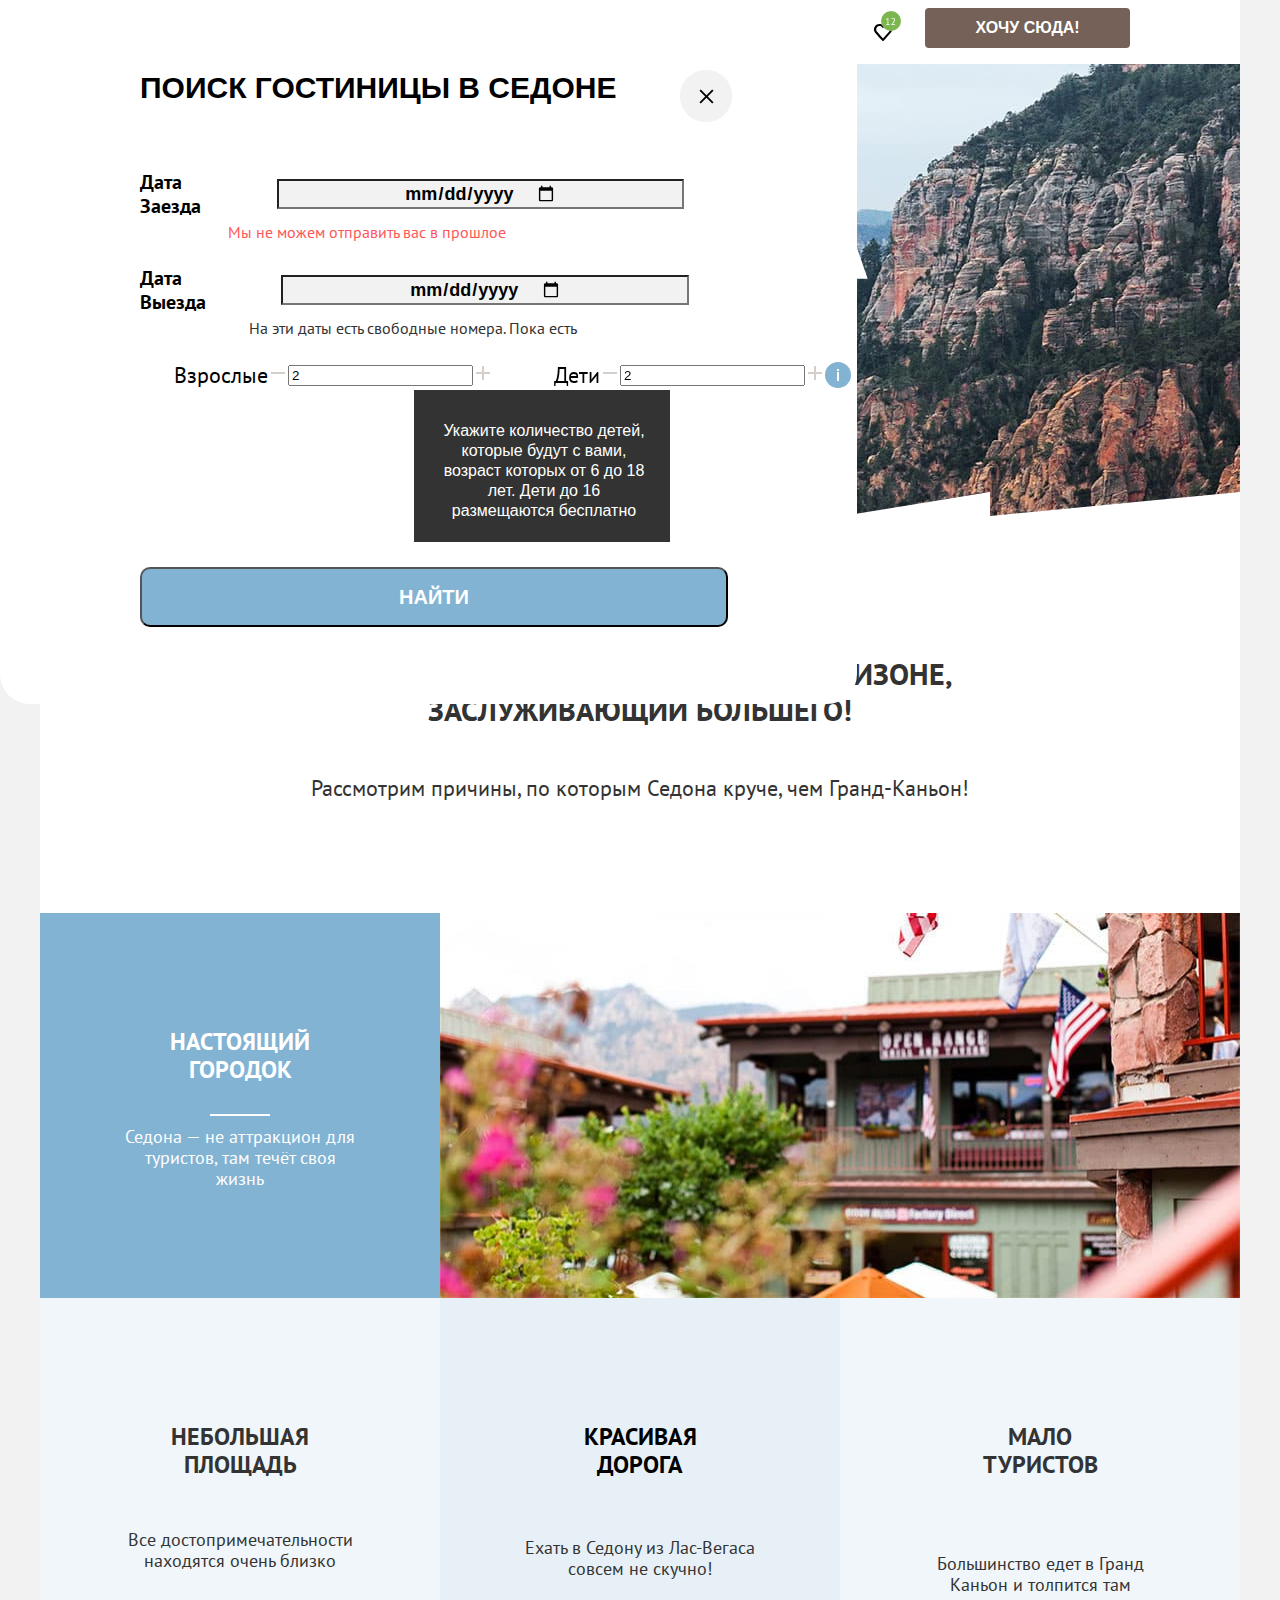
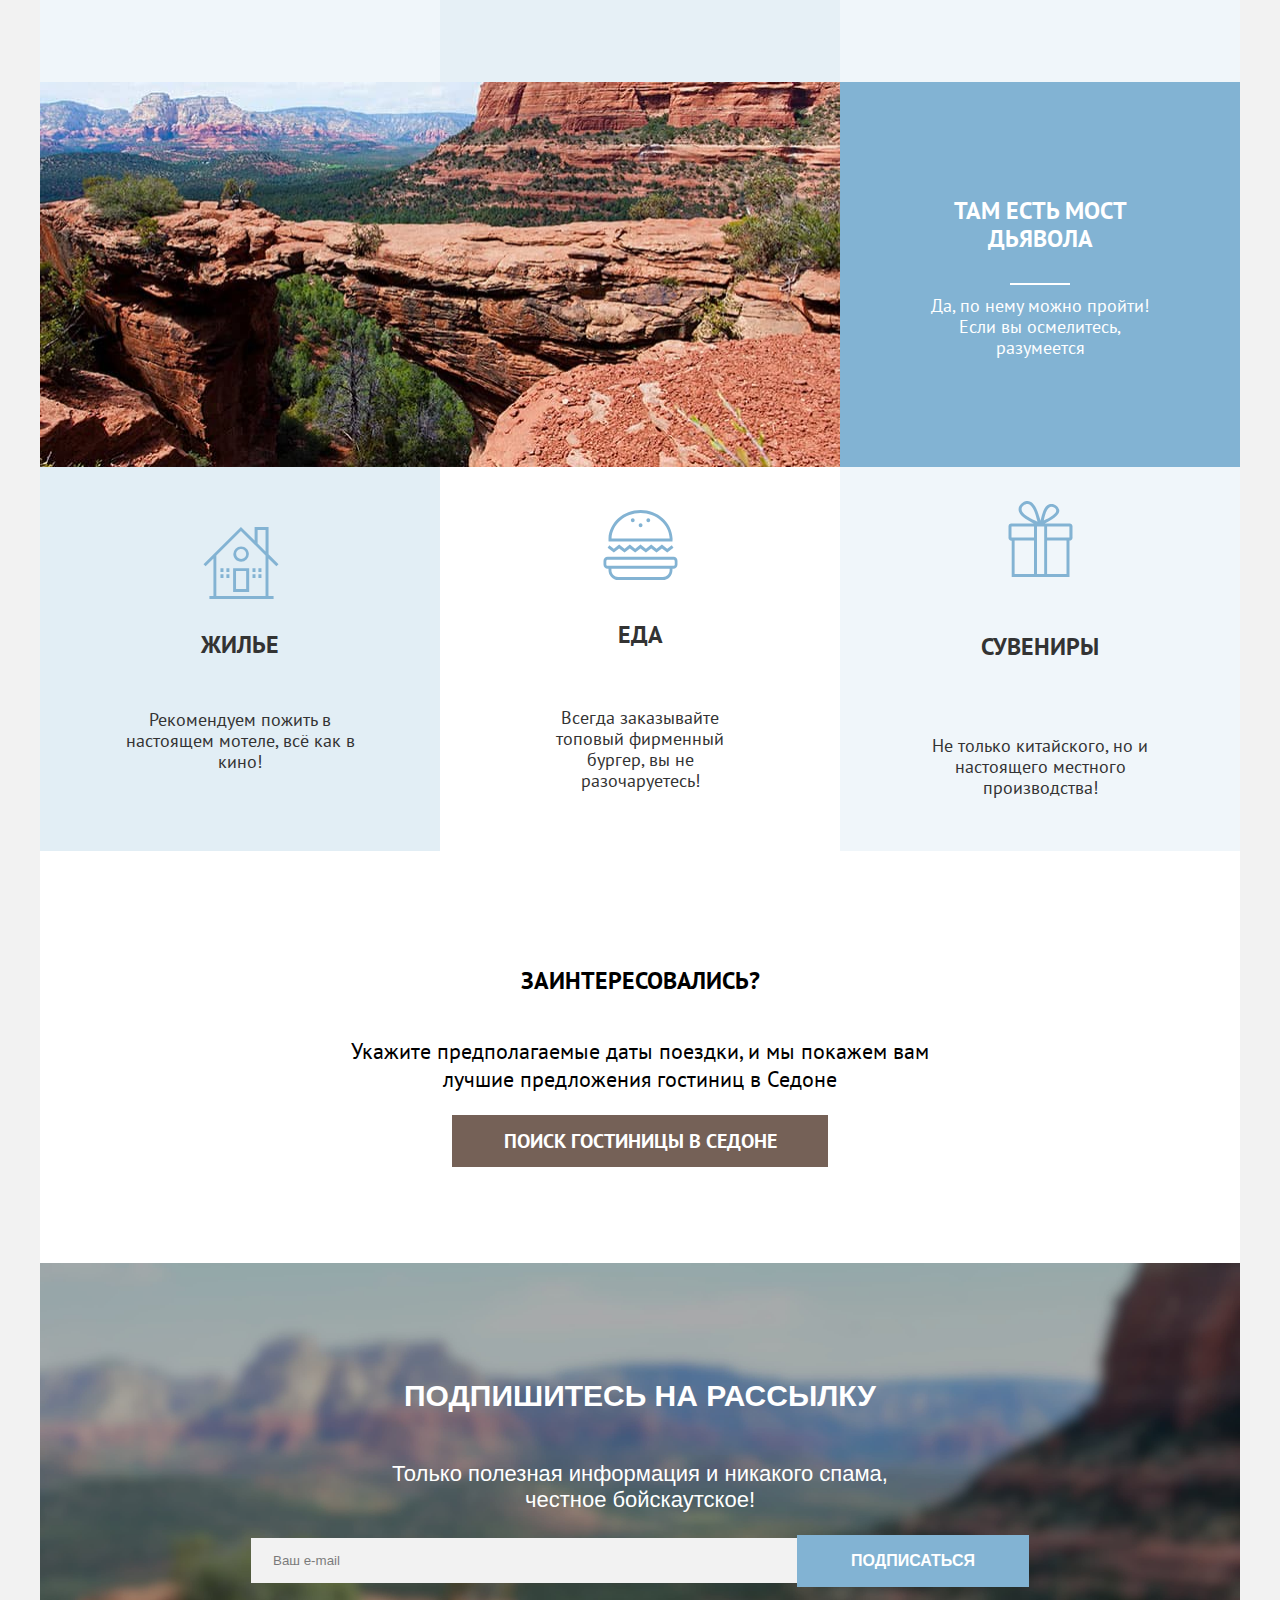
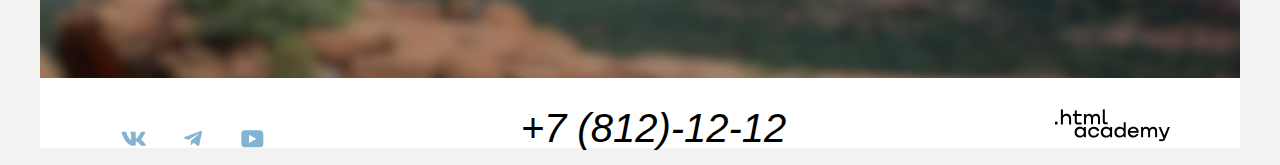
==== index.html @ 4a76fb42 "модалка" ====
<!DOCTYPE html>
<html lang="ru">

  <head>
    <meta charset="utf-8">
    <title>Гостиницы Седоны</title>
    <link rel="stylesheet" href="styles/styles.css">
  </head>

  <body class="page-light-theme">
    <div class="wrapper">
      <header class="page-header">
        <nav class="navigation">
          <div class="logo-container">
            <a class="navigation-logo" href="index.html">
              <img class="logo-header" src="img/logo.svg" alt="Логотип Седоны" width="138" height="64">
            </a>
          </div>
          <ul class="navigation-list">
            <li class="navigation-list-item">
              <a class="navigation-link navigation-link-current" href="#">Главная</a>
            </li>
            <li class="navigation-list-item">
              <a class="navigation-link" href="about.html">О Седоне</a>
            </li>
            <li class="navigation-list-item">
              <a class="navigation-link" href="catalog.html">Гостиницы</a>
            </li>
          </ul>
          <ul class="navigation-list navigation-user">
            <li class="navigation-user-list-item search">
              <a class="navigation-link" href="#">
                <svg class="navigation-icon" aria-hidden="true" focusable="false" width="20" height="20" fill="none"
                  xmlns="http://www.w3.org/2000/svg">
                  <path
                    d="m19.5 18-3.7-3.67c1-1.3 1.7-2.98 1.7-4.87a8 8 0 0 0-8-7.96c-4.4 0-8 3.68-8 8.06a8 8 0 0 0 12.9 6.26l3.7 3.68 1.4-1.5Zm-10-2.48a6 6 0 0 1-6-5.96 6 6 0 0 1 12 0 6 6 0 0 1-6 5.96Z"
                    fill="#000" />
                </svg>
                <span class="visually-hidden">
                  Поиск
                </span>
              </a>
            </li>
            <li class="navigation-user-list-item favorites">
              <a class="navigation-link" href="#">
                <svg class="navigation-icon" aria-hidden="true" focusable="false" width="44" height="64" fill="none"
                  xmlns="http://www.w3.org/2000/svg">
                  <path
                    d="M21.9 41a.9.9 0 0 1-.8-.4c-5.4-6.1-6.7-7.5-7-7.9a5.4 5.4 0 0 1 4.4-8.7c1.3 0 2.5.5 3.5 1.3a5.46 5.46 0 0 1 9 4.1c0 1.3-.5 2.5-1.3 3.4l-7 7.9c-.2.2-.4.3-.8.3Zm-6-9.5c.3.4 3.5 4 6.1 6.9l6.2-7c.5-.5.7-1.2.7-2 0-1.8-1.5-3.3-3.3-3.3-1 0-2 .5-2.7 1.3-.3.3-.6.4-.9.4-.3 0-.6-.2-.8-.4-.7-.8-1.7-1.3-2.7-1.3-1.8 0-3.3 1.5-3.3 3.3-.1.9.3 1.6.7 2.1-.1 0-.1 0 0 0Z"
                    fill="#000" />
                  <rect x="20" y="11" width="20" height="20" rx="10" fill="#7DB54F" />
                  <path
                    d="M25.13 24.26h1.4v-4.84l.1-.59-.4.47-1.1.79-.38-.51 2.2-1.7h.36v6.38h1.37V25h-3.55v-.74Zm8.83-4.67c0 .35-.07.72-.2 1.09a10.88 10.88 0 0 1-1.21 2.21c-.26.35-.52.69-.78 1.01l-.49.43v.04l.64-.11h2.18V25h-3.98v-.29a33.15 33.15 0 0 0 1.17-1.32 15.09 15.09 0 0 0 1.25-1.83c.18-.32.32-.64.43-.95.1-.31.16-.61.16-.89 0-.33-.1-.6-.28-.81-.19-.22-.47-.33-.85-.33-.25 0-.5.05-.74.16-.24.1-.45.22-.62.35l-.33-.57c.23-.2.51-.36.83-.47.32-.11.66-.17 1.03-.17.29 0 .54.04.76.13a1.5 1.5 0 0 1 .91.9c.08.2.12.43.12.68Z"
                    fill="#fff" />
                </svg>
                <span class="visually-hidden">
                  Избранное
                </span>
              </a>
            </li>
            <li class="navigation-user-list-item order">
              <a class="navigation-link button order-button" href="#">Хочу сюда&excl;</a>
            </li>
          </ul>
        </nav>
      </header>

      <main class="main-container main-index">
        <div class="page-container">
          <h1 class="visually-hidden">Гостиницы Седоны</h1>
          <div class="main-logo-container">
            <img class="main-logo" src="img/sedona-main-logo.png" alt="Главная" width="458" height="352">
          </div>
          <div class="description-container">
            <h2 class="description-title">Седона &mdash; небольшой городок в Аризоне,<br>заслуживающий большего!</h2>
            <p class="description-paragraph">Рассмотрим причины, по которым Седона круче, чем Гранд-Каньон!</p>
          </div>
          <section class="advantages">
            <h2 class="visually-hidden">Преимущества</h2>
            <ul class="advantages-list">
              <li class="advantages-item list-item real-town">
                <div class="advantages-item-container real-town-container">
                  <h3 class="advantages-item-title real-town-title">Настоящий городок</h3>
                  <p class="advantages-item-paragraph real-town-paragraph">Седона — не аттракцион для туристов, там
                    течёт своя жизнь</p>
                </div>
                <img class="advantages-item-image real-town-image" src="img/town.jpg" alt="Седона" width="800"
                  height="384">
              </li>
              <li class="advantages-item list-item small-area">
                <div class="advantages-item-container small-area-container">
                  <h4 class="advantages-item-title small-area-title">Небольшая площадь</h4>
                  <p class="advantages-item-paragraph small-area-paragraph">Все достопримечательности находятся очень
                    близко</p>
                </div>
              </li>
              <li class="advantages-item list-item beautiful-road">
                <div class="advantages-item-container beautiful-road-container">
                  <h5 class="advantages-item-title beautiful-road-title">Красивая<br>дорога</h5>
                  <p class="advantages-item-paragraph beautiful-road-paragraph">Ехать в Седону из Лас-Вегаса совсем не
                    скучно!</p>
                </div>
              </li>
              <li class="advantages-item list-item few-tourists">
                <div class="advantages-item-container few-tourists-container">
                  <h6 class="advantages-item-title few-tourists-title">Мало<br>туристов</h6>
                  <p class="advantages-item-paragraph few-tourists-paragraph">Большинство едет в Гранд Каньон и толпится
                    там</p>
                </div>
              </li>
              <li class="advantages-item list-item diable-bridge">
                <div class="advantages-item-container diable-bridge-container">
                  <h3 class="advantages-item-title diable-bridge-title">Там есть мост дьявола</h3>
                  <p class="advantages-item-paragraph diable-bridge-paragraph">Да, по нему можно пройти! Если вы
                    осмелитесь, разумеется</p>
                </div>
                <img class="advantages-item-image diable-bridge-image" src="img/diable-bridge.jpg"
                  alt="Фото моста дьявола" width="800" height="384">
              </li>
              <li class="advantages-item list-item residence">
                <div class="advantages-item-container residence-container">
                  <svg width="77" height="72" fill="none" xmlns="http://www.w3.org/2000/svg">
                    <path d="M31.12 65h16.06V41.2H31.12V65Zm2.91-20.9h10.14v18H34.03v-18Z" fill="#83B3D3" />
                    <path
                      d="m74.4 39.3 2.1-2.1-9.94-9.9V0H52.6v13.6L38.95 0 1.5 37.2l2.1 2.1 7.84-7.8v37.6H7.42V72h64.16v-2.9h-5.12V31.5l7.93 7.8ZM63.54 69.1h-49.2V28.5l24.6-24.4 24.6 24.4v40.6Zm0-44.7-7.93-7.9V2.9h7.93v21.5Z"
                      fill="#83B3D3" />
                    <path
                      d="M31.32 27.1c0 4.3 3.51 7.7 7.73 7.7a7.8 7.8 0 0 0 7.83-7.7c0-4.3-3.51-7.7-7.83-7.7a7.72 7.72 0 0 0-7.73 7.7Zm7.83-5a5 5 0 0 1 5.02 4.9c0 2.7-2.2 4.9-5.02 4.9a5 5 0 0 1-5.02-4.9c0-2.7 2.2-4.9 5.02-4.9ZM21.48 41.2h-3.01v3.9h3.01v-3.9ZM27.4 41.2h-3v3.9h3v-3.9ZM21.48 47.2h-3.01v3.9h3.01v-3.9ZM27.4 47.2h-3v3.9h3v-3.9ZM53.5 41.2h-3v3.9h3v-3.9ZM59.43 41.2h-3.01v3.9h3.01v-3.9ZM53.5 47.2h-3v3.9h3v-3.9ZM59.43 47.2h-3.01v3.9h3.01v-3.9Z"
                      fill="#83B3D3" />
                  </svg>
                  <h4 class="advantages-item-title residence-title">Жилье</h4>
                  <p class="advantages-item-paragraph residence-paragraph">Рекомендуем пожить в настоящем мотеле, всё
                    как в кино!</p>
                </div>
              </li>
              <li class="advantages-item list-item food">
                <div class="advantages-item-container food-container">
                  <svg width="76" height="72" fill="none" xmlns="http://www.w3.org/2000/svg">
                    <path
                      d="M71.58 47.7H5.6c-2.3 0-4.11 1.9-4.11 4.3v3.5c0 2.4 1.9 4.3 4.11 4.3h.9v1.1c0 5.5 4.31 10.1 9.63 10.1h44.7c5.32 0 9.63-4.5 9.63-10.1v-1.1h.9c2.31 0 4.12-1.9 4.12-4.3V52a4 4 0 0 0-3.91-4.3Zm-3.91 13.2c0 3.9-3.01 7-6.72 7H16.14c-3.71 0-6.72-3.2-6.72-7v-1.1h58.25v1.1Zm5.1-5.4c0 .7-.6 1.3-1.2 1.3H5.52c-.7 0-1.2-.6-1.2-1.3V52c0-.7.6-1.3 1.2-1.3h65.97c.7 0 1.2.6 1.2 1.3.1 0 .1 3.5.1 3.5ZM17.14 39.4l5.41 4.1 5.32-4.1 5.3 4.1 5.32-4.1 5.42 4.1 5.31-4.1 5.31 4.1 5.42-4.1 5.31 4.1 6.22-4.7-1.7-2.5-4.52 3.4-5.31-4.1-5.42 4.1-5.31-4.1-5.31 4.1-5.42-4.1-5.31 4.1-5.31-4.1-5.32 4.1-5.41-4.1-5.31 4.1-4.52-3.4-1.7 2.5 6.22 4.7 5.3-4.1ZM9.52 32.5h60.95c0-.6.1-1.2.1-1.9v-1.2C69.87 13.7 55.84 1 38.6 1 21.25 1 7.21 13.7 6.51 29.5v1.2c0 .6 0 1.2.1 1.8h2.91ZM38.59 4c15.64 0 28.47 11.3 29.08 25.5H9.52C10.12 15.4 22.95 4 38.59 4Z"
                      fill="#83B3D3" />
                    <path
                      d="M38.6 18.3c1.05 0 1.9-.9 1.9-2s-.85-2-1.9-2c-1.06 0-1.91.9-1.91 2s.85 2 1.9 2ZM30.77 13.2c1.06 0 1.9-.9 1.9-2s-.84-2-1.9-2c-1.05 0-1.9.9-1.9 2s.85 2 1.9 2ZM46.31 13.2c1.05 0 1.9-.9 1.9-2s-.85-2-1.9-2c-1.05 0-1.9.9-1.9 2s.85 2 1.9 2Z"
                      fill="#83B3D3" />
                  </svg>
                  <h5 class="advantages-item-title food-title">Еда</h5>
                  <p class="advantages-item-paragraph food-paragraph">Всегда заказывайте топовый фирменный бургер, вы не
                    разочаруетесь!</p>
                </div>
              </li>
              <li class="advantages-item list-item gifts">
                <div class="advantages-item-container gifts-container">
                  <svg width="76" height="76" fill="none" xmlns="http://www.w3.org/2000/svg">
                    <path
                      d="M67.6 22.46H42.8c13.8-6.9 14.9-11.3 14.4-13.7-1.2-4.01-5.7-7.01-10-5.41-5.6 2.1-7.1 10.4-8.6 16.41-2-6.1-3.8-13.8-8.2-17.71-1.3-1.1-3.1-2.3-5.8-2-4 .4-9.8 5.4-7.5 11 2.3 5.4 9.7 8.81 14.6 11.51H9.4a2.9 2.9 0 0 0-2.9 2.9v11.31c0 1.6 1.3 2.9 2.9 2.9h.3V76h57.8V39.57h.1c1.6 0 2.9-1.3 2.9-2.9v-11.3c0-1.6-1.3-2.9-2.9-2.9ZM48.9 5.86c2.1-.3 5 1.3 5.3 3.2.4 2.8-3.4 5.3-5.1 6.4-2.5 1.7-4.9 2.6-7.3 4.1.9-3.7 2.5-13 7.1-13.7Zm-22.9 10c-2.2-1.5-6.5-4.4-6.4-7.8.1-3.61 5.7-6.61 8.8-3.91 3.9 3.4 5.7 11.1 7.1 16.61-3.2-1.5-6.3-2.8-9.5-4.9ZM32 73H12.6V39.57H32V73Zm0-36.53H9.5v-11H32v11Zm10.2 0V73H35V25.57h7.2v10.9ZM64.5 73H45.1V39.57h19.4V73Zm2.9-36.53H45.1v-11h22.3v11Z"
                      fill="#83B3D3" />
                  </svg>
                  <h6 class="advantages-item-title gifts-title">Сувениры</h6>
                  <p class="advantages-item-paragraph gifts-paragraph">Не только китайского, но и настоящего местного
                    производства!</p>
                </div>
              </li>
            </ul>
          </section>
          <section class="hotel-searching">
            <div class="hotel-searching-container">
              <h2 class="hotel-searching-title">Заинтересовались?</h2>
              <p class="hotel-searching-paragraph">Укажите предполагаемые даты поездки, и мы покажем вам лучшие
                предложения гостиниц в Седоне</p>
              <a class="button searching-button" href="#">Поиск гостиницы в Седоне</a>
            </div>
          </section>
          <section class="newsletter-subscribe">
            <h2 class="newsletter-subscribe-title">Подпишитесь на рассылку</h2>
            <p class="newsletter-subscribe-paragraph">Только полезная информация и никакого спама,<br>честное
              бойскаутское!
            </p>
            <form class="newsletter-subscribe-form" action="https://htmlacademy.ru" method="post">
              <p class="newsletter-subscribe-form-email">
                <label for="email"></label>
                <input class="email-field" type="text" placeholder="kurdrine93@mail.ru" id="email" name="email"
                  value="Ваш e-mail">
              </p>
              <button class="button button-submit" type="submit">Подписаться</button>
            </form>
          </section>
        </div>
      </main>

      <footer class="page-footer">
        <ul class="footer-social-list">
          <li class="footer-social-list-item vk">
            <a class="footer-social-link footer-social-vk" href=" https://vk.com/htmlacademy">
              <svg width="48" height="41" fill="none" xmlns="http://www.w3.org/2000/svg">
                <path fill-rule="evenodd" clip-rule="evenodd"
                  d="M35.12 14.8c.16-.54 0-.94-.8-.94H31.7c-.67 0-.98.34-1.15.73 0 0-1.33 3.2-3.22 5.27-.61.6-.9.8-1.23.8-.16 0-.41-.2-.41-.75v-5.1c0-.66-.19-.95-.74-.95h-4.13c-.42 0-.67.3-.67.59 0 .62.95.76 1.04 2.51v3.8c0 .83-.15.98-.48.98-.9 0-3.06-3.2-4.34-6.88-.25-.72-.5-1-1.18-1h-2.62c-.75 0-.9.34-.9.73 0 .68.89 4.07 4.14 8.55 2.17 3.06 5.23 4.72 8 4.72 1.68 0 1.88-.37 1.88-1v-2.32c0-.74.16-.88.7-.88.38 0 1.05.19 2.6 1.66 1.79 1.75 2.08 2.54 3.08 2.54h2.63c.75 0 1.12-.37.9-1.1-.23-.72-1.08-1.77-2.2-3.02-.62-.71-1.54-1.48-1.82-1.86-.39-.5-.28-.71 0-1.15 0 0 3.2-4.42 3.54-5.93Z"
                  fill="#83B3D3" />
              </svg>
              <span class="visually-hidden">Вконтакте</span>
            </a>
          </li>
          <li class="footer-social-list-item telegram">
            <a class="footer-social-link footer-social-telegram" href="https://t.me/htmlacademy">
              <svg width="48" height="41" fill="none" xmlns="http://www.w3.org/2000/svg">
                <path
                  d="M31.79 12.96 15.84 19.1c-1.09.44-1.08 1.05-.2 1.32l4.1 1.28 9.47-5.98c.44-.27.85-.13.52.17l-7.68 6.93-.28 4.22c.41 0 .6-.2.83-.41l1.99-1.94 4.13 3.06c.77.42 1.31.2 1.5-.7l2.72-12.8c.28-1.12-.43-1.62-1.15-1.3Z"
                  fill="#83B3D3" />
              </svg>
              <span class="visually-hidden">Телеграм</span>
            </a>
          </li>
          <li class="footer-social-list-item youtube">
            <a class="footer-social-link footer-social-youtube" href="https://www.youtube.com/user/htmlacademyru">
              <svg width="48" height="41" fill="none" xmlns="http://www.w3.org/2000/svg">
                <path
                  d="M31.94 12.36H16.51c-1.86 0-3.18 1.59-3.18 3.4v10.09c0 1.91 1.32 3.5 3.18 3.5h15.65c1.64 0 3.17-1.59 3.17-3.4v-10.2c-.22-1.8-1.53-3.4-3.39-3.4ZM20.99 24.89v-8.07l7.34 4.04-7.34 4.03Z"
                  fill="#83B3D3" />
              </svg>
              <span class="visually-hidden">YouTube</span>
            </a>
          </li>
        </ul>
        <address class="footer-contacts-address">
          <a class="footer-contacts-phone" href="tel:+78128121212">+7 (812)-12-12</a>
        </address>
        <a class="htmlacademy-link" href="https://htmlacademy.ru/">
          <img class="logo-footer" src="img/logo_htmlacademy.svg" alt="Логотип htmlacademy" width="115" height="33">
        </a>
      </footer>
    </div>
    <div class="modal-container">
      <div class="modal modal-visit">
        <div class="modal-title-container">
          <h2 class="modal-title">Поиск гостиницы в Седоне</h2>
          <button class="modal-close-button">
            <span class="visually-hidden">Закрыть</span>
            <svg width="52" height="52" fill="none" xmlns="http://www.w3.org/2000/svg"><circle cx="26" cy="26" r="26" fill="#F2F2F2"/><path d="m33.49 20.78-1.3-1.29-5.7 5.7-5.7-5.7-1.3 1.3 5.7 5.7-5.7 5.7 1.3 1.3 5.7-5.7 5.7 5.7 1.3-1.3-5.7-5.7 5.7-5.7Z" fill="#000"/></svg>
          </button>
        </div>
        <section class="modal-content">
          <form class="visit-form" action="https://echo.htmlacademy.ru/" method="post">
            <div class="field-group visit-options">
              <label class="coming-date field-label" for="date">Дата заезда</label>
              <input class="coming-date field-input" type="date" id="date" name="date" placeholder="27 апреля 2020">
            </div>
            <span class="form-error">Мы не можем отправить вас в прошлое</span>
            <div class="field-group outcoming-options">
              <label class="outcoming-date field-label" for="date">Дата выезда</label>
              <input class="outcoming-date field-input" type="date" id="date" name="date" placeholder="1 сентября 2023">
            </div>
            <span class="date-description">На эти даты есть свободные номера. Пока есть</span>
            <div class="user-options">
              <div class="field-group user-options adults-options">
                <label for="visiters-field-label adults">Взрослые</label>
                <span class="button-less">
                  <svg width="20" height="20" fill="none" xmlns="http://www.w3.org/2000/svg"><path d="M3 9v2h14V9H3Z" fill="#756157" fill-opacity=".3"/></svg>
                </span>
                <input class="visiters-number-input" type="number" id="number" name="number" value="2">
                <span class="button-more">
                  <svg width="20" height="20" fill="none" xmlns="http://www.w3.org/2000/svg"><path d="M17 9h-6V3H9v6H3v2h6v6h2v-6h6V9Z" fill="#756157" fill-opacity=".3"/></svg>
                </span>
              </div>
              <div class="field-group user-options children-options">
                <label for="visiters-field-label children">Дети</label>
                <span class="button-less">
                  <svg width="20" height="20" fill="none" xmlns="http://www.w3.org/2000/svg"><path d="M3 9v2h14V9H3Z" fill="#756157" fill-opacity=".3"/></svg>
                </span>
                <input class="visiters-number-input" type="number" id="number" name="number" value="2">
                <span class="button-more">
                  <svg width="20" height="20" fill="none" xmlns="http://www.w3.org/2000/svg"><path d="M17 9h-6V3H9v6H3v2h6v6h2v-6h6V9Z" fill="#756157" fill-opacity=".3"/></svg>
                </span>
                <svg width="26" height="26" fill="none" xmlns="http://www.w3.org/2000/svg">
                  <circle cx="13" cy="13" r="13" fill="#83B3D3" />
                  <path fill-rule="evenodd" clip-rule="evenodd" d="M12 7h2v2h-2V7Zm2 12h-2v-9h2v9Z" fill="#fff" />
                </svg>
                <span class="visually-hidden">Внимание</span>
              </div>
            </div>
            <div class="tooltip-container">
              <p class="tooltip-paragraph">Укажите количество детей, которые будут с вами, возраст которых от 6 до 18 лет. Дети до 16 размещаются бесплатно</p>
            </div>
            <button class="button find-button" type="button">Найти</button>
          </form>
        </section>
      </div>
    </div>
  </body>

</html>
---- styles/styles.css ----
@font-face {
  font-family: "PT Sans";
  font-style: normal;
  font-weight: 400;
  src: url("../fonts/ptsans-400.woff2") format("woff2");
  font-display: swap;
}

@font-face {
  font-family: "PT Sans";
  font-style: normal;
  font-weight: 700;
  src: url("../fonts/ptsans-700.woff2") format("woff2");
  font-display: swap;
}

body {
  margin: 0;
  display: flex;
  flex-direction: column;
  min-height: 100%;
  font-family: "PT Sans", sans-serif;
  font-size: 22px;
  line-height: 26px;
  color: #000000;
  background-color: #f2f2f2;
}

html {
  height: 100%;
}

.wrapper {
  max-width: 1200px;
  margin: 0 auto;
}

.button {
  box-sizing: border-box;
  text-transform: uppercase;
}

.order {
  display: flex;
  flex-direction: row;
  justify-content: center;
  align-items: center;
  padding: 8px 50px 8px 50px;
  margin-left: 20px;
  margin-right: 0;
  margin-bottom: 14px;
  margin-top: 0;
  font-family: "PT Sans", sans-serif;
  font-weight: bold;
  font-size: 16px;
  line-height: 20px;
  text-align: center;
  text-decoration: none;
  text-transform: uppercase;
  color: #ffffff;
  background-color: #756157;
  border-radius: 4px;
}

.order:hover {
  background-color: #615048;
}

.order:focus {
  background-color: #615048;
}

.order:active {
  color: rgba(255, 255, 255, 0.3);
  background-color: #756157;
}

.order:disabled {
  color: #ffffff;
  background-color: #e5e5e5;
}

.page-header {
  width: 1200px;
  height: 64px;
  flex-direction: row;
  color: #000000;
  background: #ffffff;
}

.navigation {
  display: flex;
  flex-direction: row;
  max-width: 1090px;
  margin-left: 70px;
  align-items: flex-start;
  position: absolute;
  justify-content: space-between;
}

.navigation-list {
  font-family: "PT Sans", sans-serif;
  font-weight: bold;
  font-size: 20px;
  line-height: 24px;
  display: flex;
  flex-wrap: wrap;
  flex-direction: row;
  list-style: none;
  margin: 0;
  margin-right: 35px;
  padding: 0;
  padding-bottom: 20px;
  padding-top: 20px;
  max-width: 1200px;
  align-items: flex-start;
  justify-content: center;
}

.navigation-list-item {
  padding-bottom: 20px;
  padding-left: 16px;
  padding-right: 16px;
}

.navigation-list-item .navigation-link-current {
  margin-left: 30px;
  text-decoration: underline;
  justify-content: center;
  align-items: center;
  align-self: center;
}

.logo-container {
  margin-right: 30px;
}

.logo-item {
  padding-top: 0;
}

.navigation-user {
  display: flex;
  flex-direction: row;
  align-items: center;
  min-width: 268px;
  min-height: 64px;
  margin-left: 105px;
  padding: 0;
}

.navigation-user-list-item {
  position: relative;
  display: block;
}

.search {
  margin: auto;
  right: 20px;
  padding-left: 12px;
}

.favorites {
  margin: auto;
}

.navigation-user .navigation-link {
  min-width: 44px;
  min-height: 22px;
  text-transform: uppercase;
}

.navigation-link {
  font-family: "PT-Sans", sans-serif;
  font-style: normal;
  line-height: 24px;
  font-weight: inherit;
  text-align: left;
  color: inherit;
  background: inherit;
  text-decoration: none;
  text-transform: capitalize;
}

.main-index {
  display: flex;
  flex-direction: column;
  justify-content: center;
  align-items: center;
  font-family: "PT Sans", sans-serif;
  font-style: normal;
  font-size: 22px;
  line-height: 26px;
  color: #000000;
  background-color: #ffffff;
  padding: 0;
}

.main-inner {
  display: flex;
  flex-direction: column;
  justify-content: center;
  align-items: center;
  font-family: "PT Sans", sans-serif;
  font-style: normal;
  font-size: 22px;
  line-height: 26px;
  color: #000000;
  background-color: #ffffff;
}

.inner-header {
  display: flex;
  flex-direction: column;
  align-items: flex-start;
  justify-content: flex-start;
  margin-left: 70px;
}

.page-container {
  width: 1280;
  margin: 0 auto;
}

.main-logo {
  display: block;
  margin: 0 auto;
}

.visually-hidden {
  position: absolute;
  width: 1px;
  height: 1px;
  margin: -1px;
  padding: 0;
  border: 0;
  clip: rect(0 0 0 0);
  overflow: hidden;
}

.main-logo-container {
  width: 1200px;
  height: 485px;
  text-align: center;
  margin: 0 auto;
  background-image: url("../img/divider.png"), url("../img/background.jpg");
  background-position: center bottom, center;
  background-size: auto, cover;
  background-repeat: no-repeat, no-repeat;
  margin-bottom: 82px;
}

.description-container {
  display: flex;
  flex-direction: column;
  flex-wrap: wrap;
  justify-content: center;
  align-items: center;
  font-family: "PT Sans", sans-serif;
  font-style: normal;
  font-size: 22px;
  line-height: 26px;
  text-align: center;
  color: #333333;
  background-color: #ffffff;
  margin-bottom: 90px;
}

.description-title {
  font-family: "PT Sans" sans-serif;
  font-style: normal;
  font-weight: 700;
  font-size: 30px;
  line-height: 36px;
  text-align: center;
  text-decoration: none;
  text-transform: uppercase;
}

.advantages {
  margin: 0 auto;
  display: flex;
  flex-direction: column;
  align-items: center;
  justify-content: center;
  max-width: 1200px;
}

.advantages-list {
  display: flex;
  flex-direction: row;
  margin: 0;
  padding: 0;
  font-family: "PT Sans", sans-serif;
  font-style: normal;
  font-size: 22px;
  line-height: 26px;
  list-style: none;
  text-align: center;
  color: #000000;
  background-color: #ffffff;
  align-items: center;
  justify-content: space-between;
  flex-wrap: wrap;
}

.advantages-item {
  display: flex;
}

.real-town-container {
  margin: 0 auto;
  padding-left: 85px;
  padding-right: 85px;
  display: flex;
  flex-direction: column;
  max-width: 400px;
  justify-content: center;
  align-items: center;
}

.real-town,
.diable-bridge {
  display: flex;
  flex-direction: row;
  font-family: "PT Sans", sans-serif;
  font-style: normal;
  font-size: 18px;
  line-height: 21px;
  font-weight: 400;
  text-align: center;
  text-transform: none;
  text-decoration: none;
  color: #ffffff;
  background-color: #82b3d3;
}

.diable-bridge {
  flex-direction: row-reverse;
  min-height: 384px;
}

.diable-bridge-container {
  display: flex;
  flex-direction: column;
  justify-content: center;
  align-items: center;
  padding-left: 85px;
  padding-right: 85px;
  margin: 0 auto;
  min-height: 230px;
}

.real-town-title,
.diable-bridge-title {
  width: 175px;
  height: 56px;
  font-weight: 700;
  font-size: 24px;
  line-height: 28px;
  text-transform: uppercase;
  justify-self: center;
}

.real-town-title::after,
.diable-bridge-title::after {
  content: '';
  height: 2px;
  width: 60px;
  color: #ffffff;
  background: #ffffff;
  display: flex;
  margin: 30px auto;
}

.beautiful-road-title::after .small-area-title::after,
.few-tourists-title::after {
  content: '';
  height: 2px;
  width: 60px;
  color: #000000;
  background-color: #000000;
  display: flex;
}

.real-town-image {
  display: block;
  width: 800px;
  height: 385px;
  flex: none;
  order: 1;
  flex-grow: 0;
  margin-left: 0;
}

.diable-bridge-image {
  display: block;
  width: 800px;
  height: 385px;
  flex: none;
  order: 1;
  flex-grow: 0;
  margin-left: 0;
}

.small-area {
  display: flex;
  flex-direction: column;
  flex-wrap: wrap;
  justify-content: center;
  align-items: center;
  min-height: 384px;
  min-width: 400px;
  font-family: "PT Sans", sans-serif;
  font-weight: 400;
  font-style: normal;
  font-size: 18px;
  line-height: 21px;
  list-style: none;
  text-align: center;
  text-decoration: none;
  text-transform: none;
  color: #333333;
  background-color: rgba(131, 179, 211, 0.12);
}

.small-area-container {
  display: flex;
  flex-direction: column;
  justify-content: center;
  align-items: center;
  max-width: 230px;
  padding-left: 85px;
  padding-right: 85px;
}

.gifts {
  display: flex;
  flex-direction: column;
  flex-wrap: wrap;
  justify-content: center;
  align-items: center;
  min-height: 384px;
  min-width: 400px;
  font-family: "PT Sans", sans-serif;
  font-weight: 400;
  font-style: normal;
  font-size: 18px;
  line-height: 21px;
  list-style: none;
  text-align: center;
  text-decoration: none;
  text-transform: none;
  color: #333333;
  background-color: rgba(131, 179, 211, 0.12);
}

.gifts-container {
  display: flex;
  flex-direction: column;
  justify-content: center;
  align-items: center;
  min-height: 384px;
  max-width: 230px;
  padding-right: 85px;
  padding-left: 85px;
}

.few-tourists {
  display: flex;
  flex-direction: column;
  flex-wrap: wrap;
  justify-content: center;
  align-items: center;
  min-height: 384px;
  min-width: 400px;
  font-family: "PT Sans", sans-serif;
  font-weight: 400;
  font-style: normal;
  font-size: 18px;
  line-height: 21px;
  list-style: none;
  text-align: center;
  text-decoration: none;
  text-transform: none;
  color: #333333;
  background-color: rgba(131, 179, 211, 0.12);
}

.few-tourists-container {
  display: flex;
  flex-direction: column;
  justify-content: center;
  align-items: center;
  max-width: 230px;
  height: 160px;
  padding-left: 85px;
  padding-right: 85px;
}

.residence {
  display: flex;
  flex-direction: column;
  flex-wrap: wrap;
  justify-content: center;
  align-items: center;
  font-family: "PT Sans", sans-serif;
  font-weight: 400;
  font-style: normal;
  font-size: 18px;
  line-height: 21px;
  list-style: none;
  text-align: center;
  text-decoration: none;
  text-transform: none;
  color: #333333;
  background-color: rgba(131, 179, 211, 0.12);
}

.residence-container {
  display: flex;
  flex-direction: column;
  justify-content: center;
  align-items: center;
  max-width: 230px;
  min-height: 384px;
  padding-left: 85px;
  padding-right: 85px;
  background-color: rgba(131, 179, 211, 0.12);
}

.small-area-title,
.few-tourists-title,
.residence-title,
.gifts-title {
  font-weight: 700;
  font-size: 24px;
  line-height: 28px;
  text-transform: uppercase;
}

.beautiful-road {
  display: flex;
  flex-direction: column;
  align-items: center;
  flex-wrap: wrap;
  font-family: "PT Sans", sans-serif;
  font-weight: 400;
  font-style: normal;
  font-size: 18px;
  line-height: 21px;
  list-style: none;
  text-align: center;
  text-decoration: none;
  text-transform: none;
  color: #333333;
  background-color: rgba(131, 179, 211, 0.2);
  justify-content: center;
  min-height: 384px;
}

.beautiful-road-container {
  display: flex;
  flex-direction: column;
  justify-content: center;
  align-items: center;
  max-width: 230px;
  height: 160px;
  padding-left: 85px;
  padding-right: 85px;
  background-color: transparent;
}

.beautiful-road-title {
  font-weight: 700;
  font-size: 24px;
  line-height: 28px;
  text-transform: uppercase;
  color: #000000;
}

.food {
  display: flex;
  flex-direction: column;
  align-items: center;
  flex-wrap: wrap;
  font-family: "PT Sans", sans-serif;
  font-weight: 400;
  font-style: normal;
  font-size: 18px;
  line-height: 21px;
  list-style: none;
  text-align: center;
  text-decoration: none;
  text-transform: none;
  color: #333333;
  justify-content: center;
}

.food-container {
  display: flex;
  flex-direction: column;
  justify-content: center;
  align-items: center;
  max-width: 230px;
  min-height: 384px;
  padding-left: 85px;
  padding-right: 85px;
  background-color: transparent;
}

.food-title {
  font-weight: 700;
  font-size: 24px;
  line-height: 28px;
  text-transform: uppercase;
}

.hotel-searching {
  font-family: "PT Sans", sans-serif;
  font-weight: 400;
  font-style: normal;
  font-size: 22px;
  line-height: 28px;
  text-align: center;
  text-decoration: none;
  text-transform: none;
  color: #000000;
  background: none;
}

.hotel-searching-container {
  display: flex;
  flex-direction: column;
  align-items: center;
  max-width: 1200px;
  max-height: 406px;
  flex-wrap: wrap;
  justify-content: center;
  align-self: center;
  margin-top: 96px;
  margin-bottom: 96px;
  margin-right: 304px;
  margin-left: 304px;
}

.hotel-searching-title {
  font-weight: 700;
  font-size: 24px;
  line-height: 28px;
  text-transform: uppercase;
}

.searching-button {
  display: flex;
  flex-direction: row;
  justify-content: center;
  align-items: center;
  background-color: #756157;
  color: #ffffff;
  font-weight: 700;
  text-decoration: none;
  font-size: 20px;
  text-align: center;
  line-height: 36px;
  text-transform: uppercase;
  min-width: 376px;
  min-height: 52px;
}

.searching-button:hover {
  color: #ffffff;
  background-color: #615048;
}

.searching-button:focus {
  color: #ffffff;
  background-color: #615048;
}

.searching-button:active {
  color: rgba(255, 255, 255, 0.3);
  background-color: #756157;
}

.searching-button:disabled {
  color: #ffffff;
  background-color: #e5e5e5;
}

.newsletter-subscribe {
  display: flex;
  flex-direction: column;
  justify-content: center;
  align-items: center;
  flex-wrap: wrap;
  font-family: "PT-Sans", sans-serif;
  font-weight: 400;
  font-size: 22px;
  font-style: normal;
  line-height: 26px;
  text-align: center;
  text-transform: none;
  background-image: url("../img/background-email-subscribe.jpg");
  background-size: cover;
  background-repeat: no-repeat, no-repeat;
  color: #ffffff;
  width: 1200px;
  height: 415px;
}

.newsletter-subscribe-catalog {
  display: flex;
  flex-direction: column;
  justify-content: center;
  align-items: center;
  flex-wrap: wrap;
  font-family: "PT-Sans", sans-serif;
  font-weight: 400;
  font-size: 22px;
  font-style: normal;
  line-height: 26px;
  text-align: center;
  text-transform: none;
  color: #000000;
  background-color: #ffffff;
  width: 1200px;
  height: 415px;
}

.newsletter-subscribe-title {
  font-weight: 700;
  font-size: 30px;
  line-height: 36px;
  text-align: left;
  visibility: visible;
  text-transform: uppercase;
}

.newsletter-subscribe-catalog-title {
  font-weight: 700;
  font-size: 30px;
  line-height: 36px;
  text-align: left;
  visibility: visible;
  text-transform: uppercase;
}

.newsletter-subscribe-catalog-description {
  display: flex;
  flex-direction: column;
  justify-content: center;
  align-items: center;
  margin-left: 362px;
  margin-right: 362px;
  margin-bottom: 54px;
}

.newsletter-subscribe-form {
  display: flex;
  flex-direction: row;
  justify-content: center;
  align-items: center;
}

.newsletter-subscribe-catalog-form {
  display: flex;
  flex-direction: row;
  justify-content: center;
  align-items: center;
}

.newsletter-subscribe-catalog-form-email {
  margin: 0;
  font-weight: 400;
  background-color: #f2f2f2;
  display: flex;
  justify-content: center;
  align-items: center;
  padding-left: 20px;
  padding-right: 345px;
  padding-top: 14px;
  padding-bottom: 14px;
  font-family: 'PT-Sans', sans-serif;
  font-size: 18px;
  line-height: 24px;
}

.newsletter-subscribe-form-email {
  margin: 0;
  font-weight: 400;
  background-color: #f2f2f2;
  display: flex;
  justify-content: center;
  align-items: center;
  padding-left: 20px;
  padding-right: 345px;
  padding-top: 14px;
  padding-bottom: 14px;
  font-family: 'PT-Sans', sans-serif;
  font-size: 18px;
  line-height: 24px;
}

.newsletter-subscribe-form-email:hover {
  background-color: #e6e6e6;
}

.newsletter-subscribe-form-email:focus {
  outline: 3px solid #83b3d3;
}

.email-field {
  background-color: inherit;
  color: #000000;
  border: none;
  opacity: 0.5;
}

.page-footer {
  display: flex;
  flex-direction: row;
  max-height: 1200px;
  justify-content: space-between;
  font-family: "PT-Sans", sans-serif;
  font-style: normal;
  font-weight: 400;
  font-size: 40px;
  line-height: 40px;
  text-align: center;
  text-transform: none;
  text-decoration: none;
  color: #000000;
  background-color: #ffffff;
}

.footer-social-list {
  display: flex;
  flex-wrap: wrap;
  flex-direction: row;
  justify-content: space-between;
  align-items: center;
  min-width: 142px;
  margin: 0;
  margin-left: 70px;
  margin-top: 35px;
  padding: 0;
  list-style-type: none;
}

.footer-social-link {
  display: block;
  width: 24px;
  height: 24px;
}

.footer-social-vk {
  fill: #68a2ca;
  background-color: #ffffff;
}

.footer-social-link:hover {
  background-color: #68A2CA;
}

.footer-social-link:focus {
  background-color: #68A2CA;
}

.footer-social-link:active {
  background-color: #68a2ca 30%;
}

.footer-social-telegram {
  fill: #68a2ca;
  background-color: #ffffff;
}

.footer-social-youtube {
  fill: #68a2ca;
  background-color: #ffffff;
}

.footer-contacts-phone {
  display: flex;
  justify-content: center;
  justify-items: center;
  flex-direction: row;
  visibility: visible;
  margin: 0 auto;
  margin-top: 30px;
  font-family: "PT-Sans", sans-serif;
  font-size: 40px;
  line-height: 40px;
  font-weight: 400;
  text-decoration: none;
  text-transform: uppercase;
  color: #000000;
}

.footer-contacts-phone:hover {
  color: #756157;
}

.footer-contacts-phone::focus {
  color: #756157;
}

.footer-contacts-phone::active {
  color: rgba(0, 0, 0, 0.25);
}

.page-footer .htmlacademy-link {
  flex-direction: row;
  visibility: visible;
  justify-content: end;
  color: #000000;
  position: relative;
  margin-right: 70px;
  margin-top: 30px;
}

.htmlacademy-link:hover {
  color: #756157;
}

.htmlacademy-link::focus {
  color: #756157;
}

.htmlacademy-link::active {
  color: #756157;
  background-color: rgba(117, 97, 87, 0.3);
}

.modal-container {
  position: fixed;
  top: 0;
  left: 0;
  display: block;
  justify-content: center;
  align-items: center;
  flex-direction: column;
  width: 717px;
  height: 576px;
  background-color: #ffffff;
}

.modal {
  position: relative;
  margin: auto;
  padding-top: 64px;
  padding-bottom: 64px;
  padding-left: 70px;
  padding-right: 70px;
  background-color: #ffffff;
}

.modal-visit {
  width: 717px;
  display: flex;
  flex-direction: column;
  justify-content: center;
  height: 576px;
  border-radius: 30px;
  align-items: flex-start;
}

.modal-title-container {
  display: flex;
  flex-direction: row;
  justify-content: space-between;
  margin-left: 70px;
}

.modal-close-button {
  padding: 0;
  width: 52px;
  height: 52px;
  background-color: #f2f2f2;
  border: #f2f2f2;
  border-radius: 30px;
  margin-right: 52px;
  cursor: pointer;
}

.modal-close-button:hover {
  color: #000000;
  background-color: #e6e6e6;
}

.modal-close-button:focus {
  color: #000000;
  background-color: #e6e6e6;
}

.modal-close-button:active {
  color: #000000;
  background-color: #e6e6e6;
}

.modal-title {
  margin: 0;
  margin-bottom: 64px;
  margin-right: 64px;
  font-family: 'PT-Sans', sans-serif;
  font-size: 30px;
  font-weight: 700;
  line-height: 36px;
  color: #000000;
  text-decoration: none;
  text-transform: uppercase;
}

.modal-content {
  display: flex;
  flex-direction: column;
  justify-content: center;
  align-items: center;
}

.visit-form {
  margin: 0;
  margin-bottom: 16px;
  display: flex;
  flex-direction: column;
  align-items: flex-start;
  width: 577px;
  height: 448px;
  box-shadow: rgba(0, 0, 0, 0.15);
  border-radius: 30px;
}

.field-group .visit-options {
  display: flex;
  flex-direction: row;
  justify-content: center;
  align-items: center;
  margin-left: 70px;
  margin-right: 70px;
}

.visit-options,
.outcoming-options {
  display: flex;
  flex-direction: row;
  justify-content: space-between;
  align-items: center;
  margin-left: 70px;
  height: 48px;
  margin-right: 27px;
}

.field-group .outcoming-options {
  display: flex;
  flex-direction: row;
  justify-content: flex-start;
  align-items: center;
  margin-left: 70px;
  margin-right: 70px;
}

.field-label {
  font-size: 20px;
  font-family: 'PT SANS', SANS-SERIF;
  font-weight: 700;
  line-height: 24px;
  text-align: left;
  text-decoration: none;
  text-transform: capitalize;
  margin-right: 18px;
}

.form-error {
  color: #FF5757;
  min-width: 280px;
  font-family: 'PT Sans', sans-serif;
  font-weight: 400;
  font-size: 16px;
  line-height: 21px;
  text-align: center;
  text-decoration: none;
  text-transform: none;
  display: flex;
  align-items: center;
  justify-content: center;
  margin-right: 120px;
  margin-left: 157px;
  margin-bottom: 23px;
  margin-top: 4px;
}

.date-description {
  color: #333333;
  margin-top: 4px;
  margin-right: 89px;
  margin-left: 157px;
  margin-bottom: 23px;
  min-width: 371px;
  font-family: 'PT Sans', sans-serif;
  font-weight: 400;
  font-size: 16px;
  line-height: 21px;
  text-align: center;
  text-decoration: none;
  text-transform: none;
  display: flex;
  align-items: center;
  justify-content: center;
  flex-direction: row;
}

.user-options {
  display: flex;
  flex-direction: row;
  justify-content: space-between;
  align-items: center;
  margin-left: 70px;
  width: 577px;
  margin-right: 70px;
  left: 0;
}

.visiters-numbers {
  width: 110px;
  display: flex;
  flex-direction: row;
  justify-content: flex-start;
  align-items: center;
  padding: 0;
  padding-right: 10px;
  border-radius: 4px;
  padding-left: 10px;
}

.children-options {
  display: flex;
  flex-direction: row;
  justify-content: space-between;
  align-items: center;
}

.find-button {
  display: flex;
  flex-direction: column;
  justify-content: center;
  align-items: center;
  min-width: 577px;
  min-height: 60px;
  color: #ffffff;
  background-color: #83B3D3;
  border-radius: 10px;
  font-family: 'PT-Sans', sans-serif;
  font-style: normal;
  font-weight: 700;
  font-size: 20px;
  line-height: 24px;
  text-decoration: none;
  text-align: center;
  padding-left: 257px;
  padding-right: 257px;
  padding-top: 18px;
  padding-bottom: 18px;
  margin-left: 70px;
  margin-right: 70px;
}

.coming-date-label,
.outcoming-date-label {
  font-family: 'PT-Sans', sans-serif;
  font-style: normal;
  font-weight: 700;
  font-size: 20px;
  line-height: 24px;
  text-transform: capitalize;
  display: flex;
  align-items: center;
  justify-content: center;
  flex-direction: row;
  margin-right: 24px;
}

.outcoming-date-label {
  margin-right: 18px;
}

.field-input {
  font-family: 'PT-Sans', sans-serif;
  font-weight: 700;
  font-size: 18px;
  line-height: 24px;
  color: #000000;
  background-color: #f2f2f2;
  margin-left: 20px;
  margin-top: 12px;
  margin-bottom: 12px;
  display: flex;
  justify-content: center;
  align-items: center;
  flex-direction: row;
  width: 440px;
}

.tooltip-container {
  min-width: 256px;
  min-height: 152px;
  z-index: 2;
  left: -61px;
  top: 32px;
  margin-top: 2px;
  margin-bottom: 25px;
  margin-left: 344px;
  margin-right: 117px;
  font-family: 'PT-Sans', sans-serif;
  font-weight: 400;
  font-size: 16px;
  line-height: 20px;
  text-align: center;
  text-decoration: none;
  text-transform: none;
  color: #FFFFFF;
  background-color: #333333;
  justify-content: center;
  align-items: center;
}

.tooltip-paragraph {
  padding-left: 22px;
  padding-right: 18px;
  padding-top: 15px;
  padding-bottom: 18px;
  min-width: 216px;
}

.label-children,
.adults {
  display: flex;
  justify-content: center;
  align-items: center;
  min-width: 49px;
  font-family: 'PT-Sans', sans-serif;
  font-style: normal;
  font-weight: 700;
  font-size: 20px;
  line-height: 24px;
  text-decoration: none;
  text-transform: none;
  text-align: left;
  margin-right: 46px;
}

.adults {
  min-width: 91px;
}

.adults-options {
  display: flex;
  flex-direction: row;
  justify-content: center;
  align-items: center;
  width: 247px;
  margin-left: 70px;
  margin-right: 27px;
}

.button-less:focus,
.button-more:focus {
  border: 3px solid #82b3d3;
}

.catalog-products-container {
  display: flex;
  flex-direction: row;
  justify-content: center;
  align-items: center;
}

.filters-container {
  background-image: url("../img/breadcrumbs.jpg");
  background-repeat: no-repeat;
}

.inner-header,
.catalog-products {
  font-family: "PT-Sans", sans-serif;
  font-style: normal;
  font-weight: 400;
  font-size: 18px;
  line-height: 23px;
  color: #ffffff;
}

.inner-header-title {
  font-weight: 700;
  font-size: 60px;
  line-height: 78px;
  margin-top: 0;
}

.breadcrumbs {
  display: flex;
  margin: 0;
  padding: 0;
  list-style-type: none;
  margin-right: 32px;
}

.breadcrumbs-list {
  display: flex;
  padding-left: 0;
  list-style: none;
}

.breadcrumbs-list-item {
  padding-right: 10px;
}

.breadcrumbs-link {
  color: inherit;
  text-decoration: none;
}

.catalog-form {
  display: flex;
  padding: 0;
  justify-content: space-between;
  width: 100%;
}

.catalog-filter-block {
  padding: 0;
  display: flex;
  gap: 70px;
  margin-left: 70px;
  margin-bottom: 73px;
}

.catalog-filter-group {
  margin: 0;
  padding: 0;
  border: none;
}

.catalog-filter-title {
  padding: 0;
  font-weight: 700;
  font-size: 20px;
  line-height: 20px;
  text-transform: capitalize;
  margin-bottom: 30px;
}

.catalog-filter-list {
  list-style: none;
  margin: 0;
  padding: 0;
}

.catalog-filter-item:not(:last-child) {
  margin-bottom: 16px;
}

.catalog-filter-group-price {
  flex-direction: column;
}

.catalog-filter-group-price,
.catalog-filter-title {
  margin-bottom: 34px;
}

.catalog-filter-item:not(:last-child) {
  margin-bottom: 11px;
}

.control-input + .control-description {
  display: inline-flex;
  cursor: pointer;
}

.control-description::before {
  content: "";
  display: block;
  width: 20px;
  height: 20px;
  margin: auto;
  margin-right: 19px;
  background-color: #ffffff;
  border-radius: 50px;
}

.control-description-housing::before {
  border-radius: 50%;
}

.control-input:checked + .control-description::before {
  content: "";
  display: block;
  width: 20px;
  height: 20px;
  background-color: #ffffff;
  border-radius: 5px;
}

.control-description:hover::before,
.control-input:checked + .control-description:hover::before {
  background-color: rgba(255, 255, 255, 0.6);
}

.catalog-filter-item:focus-within .control-description::before {
  outline: 3px solid #83b3d3;
  background-color: rgba(255, 255, 255, 0.6);
}

.control-description:active::before,
.control-input:checked + .control-description:active::before {
  background-color: rgba(255, 255, 255, 0.3);
}

.control-input:checked + .control-description-housing::before {
  content: "";
  width: 20px;
  height: 20px;
  background-color: #ffffff;
  border-radius: 50%;
}

.control-description-housing:hover::before,
.control-input:checked + .control-description-housing:hover::before,
.control-description-housing:active::before,
.control-input:checked + .control-description-housing:active::before {
  background-color: #ffffff;
}

.control-price {
  display: flex;
  width: 288px;
  height: 48px;
  margin-bottom: 28px;
}

.control-input {
  margin: 0;
  padding: 0;
  font: inherit;
  margin-right: 19px;
  background: none;
  border: 2px solid #ffffff;
  box-sizing: border-box;
}

.control-input-price {
  margin: 0;
  width: 144px;
  height: 48px;
  padding-left: 16px;
  color: #ffffff;
  appearance: textfield;
}

.control-input-min {
  border-radius: 4px 0 0 4px;
}

.control-input-min:hover,
.control-input-max:hover {
  border-color: rgba(255, 255, 255, 0.6);
}

.control-input-min:focus,
.control-input-max:focus {
  outline-color: #81b3b2;
  border: 2px solid #ffffff;
  box-shadow: 0 0 0 3px #81b3b2;
}

.control-input-min:active,
.control-input-max:active {
  outline: none;
  box-shadow: none;
  background-color: #756257;
}

.min-price::after {
  content: "от";
  position: relative;
  bottom: 36px;
  left: 1112px;
  opacity: 0.3;
}

.control-input-max {
  position: relative;
  right: 1px;
  border-radius: 0 4px 4px 0;
}

.max-price::after {
  content: "до";
  position: relative;
  bottom: 36px;
  left: 107px;
  opacity: 0.3;
}

.range-scale {
  position: relative;
  height: 4px;
  background-color: rgba(255, 255, 255, 0.3);
}

.range-bar {
  width: 287px;
  position: absolute;
  background-color: #ffffff;
}

.range-toggle {
  position: absolute;
  width: 20px;
  height: 20px;
  background-color: #ffffff;
  border: none;
  border-radius: 5px;
  cursor: pointer;
}

.range-toggle:hover,
.range-toggle:focus {
  box-shadow: 0 4px 10px rgba(0, 0, 0, 0.25);
}

.range-toggle:focus {
  outline: 3px solid #83b3d3;
}

.range-toggle:active {
  outline: none;
  border: 2px solid #83b3d3;
  box-shadow: rgba(0, 0, 0, 0.4);
}

.toggle-min {
  top: -8px;
}

.toggle-max {
  top: -8px;
  right: -10px;
}

.control-mark {
  position: absolute;
  top: 1.5px;
  left: 0;
  width: 20px;
  height: 20px;
  border: 4px solid #FFFFFF
}

.control-input[type="checkbox"]:checked + .control-mark::before,
.control-input[type="checkbox"]:checked + .control-mark::after {
  position: absolute;
  width: 13px;
  height: 10px;
  left: calc(50% - 12.2px/2 + 0.1px);
  top: calc(50% - 9.5px/2 + 0.45px);
  background: #3F5E72;
  content: "";
}

.control-input[type="radio"] + .control-mark {
  border-radius: 50%;
}

.control-input[type="radio"]:checked + .control-mark::before {
  position: absolute;
  top: 4px;
  left: 4px;
  width: 8px;
  height: 8px;
  background-color: #242424;
  border-radius: 50%;
  content: "";
}

.control-label {
  line-height: 23px;
  font-weight: 400;
}

.catalog-filter-buttons {
  display: flex;
  flex-direction: column;
  justify-content: center;
  align-items: center;
  margin-left: 70px;
  margin-right: 70px;
  margin-bottom: 70px;
}

.button-catalog-filter-group-submit {
  color: #ffffff;
  background-color: #82b3d3;
  padding-left: 50px;
  padding-right: 50px;
  padding-top: 8px;
  padding-bottom: 8px;
  margin-bottom: 23px;
}

.button-catalog-filter-group-submit:hover,
.button-catalog-filter-group-submit:focus {
  background-color: #68a2ca;
}

.button-catalog-filter-group-reset {
  display: flex;
  flex-direction: row;
  justify-content: center;
  align-items: center;
  padding-left: 58px;
  padding-right: 58px;
  padding-top: 8px;
  padding-bottom: 8px;
  color: #ffffff;
  background: transparent;
  border: none;
  font: inherit;
  font-size: 16px;
  line-height: 20px;
  font-weight: 400;
  cursor: pointer;
}

.button-catalog-filter-group-reset:hover {
  opacity: 0.6;
}

.button-catalog-filter-group-reset:focus {
  outline: 3px solid #83b3d3;
}

.button-catalog-filter-group-reset:active {
  outline: none;
  opacity: 0.3;
}

.sorting-container {
  display: flex;
  flex-direction: row;
  margin-bottom: 16px;
  padding: 16px;
  color: #000000;
  background-color: #ffffff;
}

.button-light {
  color: #000000;
  background-color: #ffffff;
}

.button-light:hover {
  border: 2px solid #000000;
}

.button-light:focus {
  border: 2px solid #68A2CA;
}

.button-light:active {
  border: 2px solid #000000;
}

.filter-uppercase {
  display: flex;
  flex-direction: column;
  justify-content: center;
  align-items: center;
  text-align: center;
  min-width: 191px;
  min-height: 104px;
  margin-left: 358px;
  margin-right: 70px;
  margin-bottom: 70px;
  margin-top: 58px;
}

.filter-apply-uppercase {
  font-family: "PT-Sans", sans-serif;
  font-style: normal;
  font-weight: 700;
  font-size: 30px;
  border: none;
  line-height: 36px;
  text-align: center;
  color: #ffffff;
  background-color: #82b3d3;
}

.filter-reset-uppercase {
  display: flex;
  flex-direction: row;
  justify-content: center;
  align-items: center;
  font-family: "PT-Sans", sans-serif;
  font-style: normal;
  font-weight: 700;
  font-size: 16px;
  border: none;
  line-height: 20px;
  color: #ffffff;
  background-color: transparent;
  border-radius: 4px;
  padding-bottom: 70px;
  padding-top: 32px;
}

.sorting-container .button {
  width: 56px;
  height: 44px;
}

.select-sorting-type {
  display: flex;
  flex-direction: row;
  justify-content: space-between;
}

.select-control {
  width: 292px;
  height: 49px;
  margin-right: 70px;
  box-sizing: border-box;
  border: 2px solid #ffffff;
}

.hotel-cards {
  font-family: "PT-Sans", sans-serif;
  font-style: normal;
  font-weight: 400;
  font-size: 18px;
  line-height: 21px;
  text-align: left;
  color: #000000;
  background-color: #ffffff;
  display: flex;
  flex-direction: column;
  justify-content: flex-start;
  align-items: flex-start;
  width: 1200px;
}

.hotel-cards-section-title {
  display: flex;
  justify-content: center;
  align-items: center;
  font-family: "PT-Sans", sans-serif;
}

.hotel-cards-filters-container {
  display: flex;
  flex-direction: row;
  justify-content: space-between;
  margin-top: 50px;
  min-width: 1060px;
  margin-right: 70px;
  margin-left: 70px;
}

.hotel-cards-list {
  display: grid;
  grid-template-columns: repeat(3, 340px);
  gap: 20px;
  list-style: none;
  margin-bottom: 80px;
}

.hotel-cards-title {
  text-transform: uppercase;
}

.hotel-cards-list-item {
  display: flex;
  flex-direction: column;
  padding: 20px;
  border: 1px solid #e6e6e6;
  border-radius: 4px;
}

.amara-title,
.villas-title,
.desert-title,
.greentree-title {
  text-transform: none;
}

.hotel-cards-link {
  text-decoration: none;
}

.hotel-cards-title {
  font-style: bold;
  font-weight: 700;
  font-size: 24px;
  line-height: 36px;
  color: #000000;
  margin-right: 20px;
  margin-left: 20px;
  margin-top: 16px;
  margin-bottom: 16px;
}

.hotel-cards-description {
  color: #333333;
}

.hotel-card-description-container {
  display: grid;
  grid-template-columns: 1fr 1fr;
  column-gap: 20px;
  row-gap: 20px;
}

.hotel-price-description {
  text-align: right;
  color: #333333;
}

.button-able {
  font-family: "PT-Sans", sans-serif;
  font-style: normal;
  font-weight: 700;
  font-size: 16px;
  line-height: 20px;
  border: none;
  text-align: center;
  color: #ffffff;
  background-color: #7db54f;
}

.button-able:hover {
  color: #ffffff;
  background-color: #6C9E42;
}

.button-able:focus {
  color: #ffffff;
  background-color: #6C9E42;
}

.button-able:active {
  color: rgba(255, 255, 255, 0.3);
  background-color: #7DB54F;
}

.button-able:disabled {
  color: #ffffff;
  background-color: #e5e5e5;
}

.button-disable,
.button-submit {
  font-family: "PT-Sans", sans-serif;
  font-style: normal;
  font-weight: 700;
  font-size: 16px;
  border: none;
  line-height: 20px;
  text-align: center;
  color: #ffffff;
  background-color: #82b3d3;
}

.button-submit {
  min-width: 232px;
  min-height: 52px;
}

.more-information-button {
  display: flex;
  flex-direction: row;
  justify-content: center;
  align-items: flex-start;
  min-height: 30px;
  min-width: 30px;
  align-self: flex-start;
  padding-right: 26px;
  padding-left: 26px;
  padding-top: 8px;
  padding-bottom: 8px;
  font-family: "PT-Sans", sans-serif;
  font-style: normal;
  font-weight: 700;
  font-size: 16px;
  border: none;
  line-height: 20px;
  text-align: center;
  text-decoration: none;
  color: #ffffff;
  background-color: #756157;
}

.more-information-button:hover {
  color: #ffffff;
  background-color: #756157;
}

.more-information-button:focus {
  color: #ffffff;
  background-color: #615048;
}

.more-information-button:active {
  color: rgba(255, 255, 255, 0.3);
  background-color: #756157;
}

.more-information-button:disabled {
  color: #ffffff;
  background-color: #e5e5e5;
}

.rating-button {
  font-family: "PT-Sans", sans-serif;
  font-style: normal;
  font-weight: 400;
  font-size: 16px;
  border: none;
  line-height: 20px;
  text-align: center;
  text-decoration: none;
  color: #000000;
  background-color: #f2f2f2;
  padding-top: 9px;
  padding-bottom: 8px;
  margin-top: 16px;
  height: 37px;
}

.pagination {
  display: flex;
}

.pagination-list {
  display: flex;
  flex-direction: row;
  justify-content: space-between;
  align-items: stretch;
  font-family: "PT-Sans", sans-serif;
  font-style: normal;
  font-weight: 700;
  font-size: 20px;
  list-style: none;
  border: none;
  line-height: 36px;
  text-align: center;
  color: #000000;
  background-color: #ffffff;
  min-width: 360px;
  max-width: 1060px;
  margin-left: 70px;
  margin-right: 8px;
}

.pagination-link {
  display: block;
  box-sizing: border-box;
  width: 50px;
  height: 44px;
  padding-left: 19px;
  padding-right: 12px;
  padding-top: 12px;
  line-height: 16px;
  font-weight: 700;
  color: #ffffff;
  background-color: #82b3d3;
  text-decoration: none;
}

.pagination-link:hover {
  border: 1px solid #82b3d3;
  border-radius: 1px;
  background-color: #68a2ca;
}

.pagination-link:focus {
  border: 1px solid #83B3D3;
  border-radius: 4px;
  background-color: #68a2ca;
}

.pagination-link:active {
  background-color: rgba(255, 255, 255, 0.3);
}

.pagination-current,
.fourth-link {
  font-weight: 400;
  font-size: 16px;
  line-height: 20px;
  text-align: center;
  color: #000000;
  background-color: #f2f2f2;
}

.pagination-current:hover,
.fourth-link:hover {
  background-color: #f2f2f2;
}
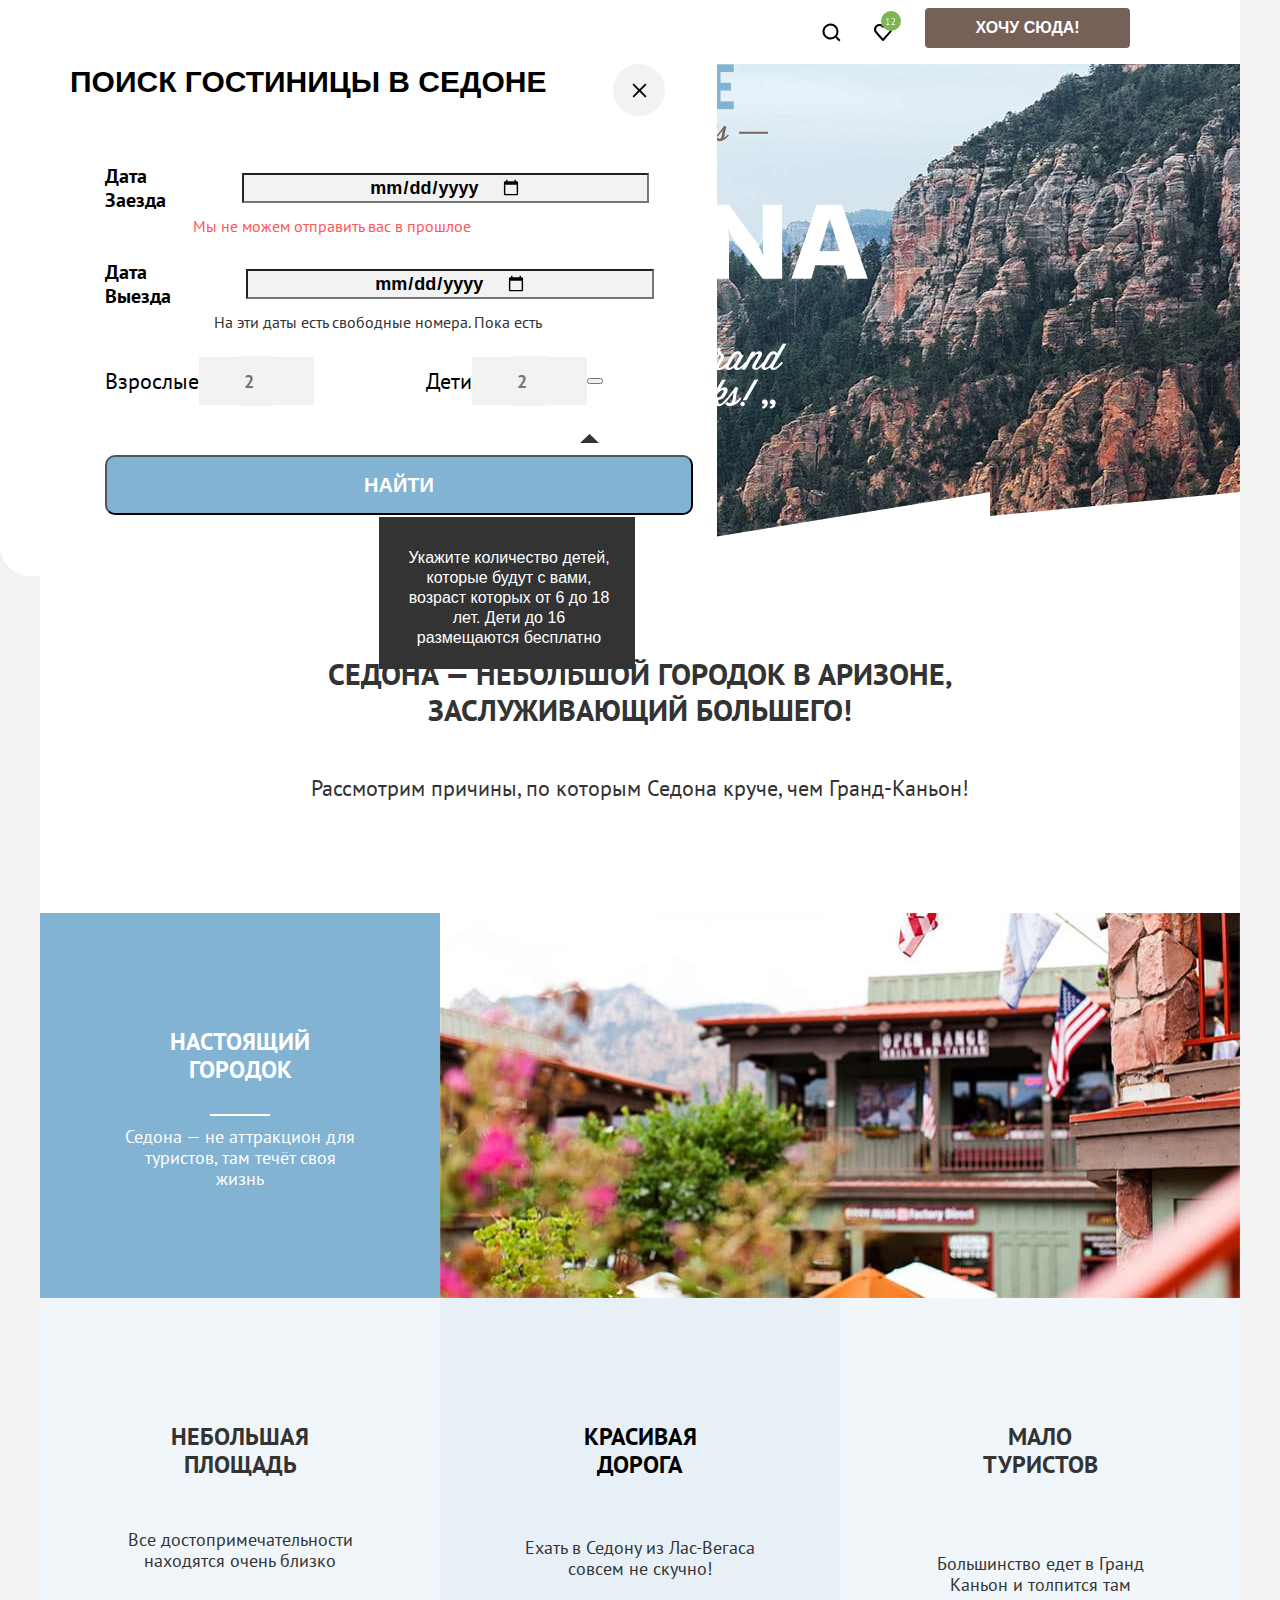
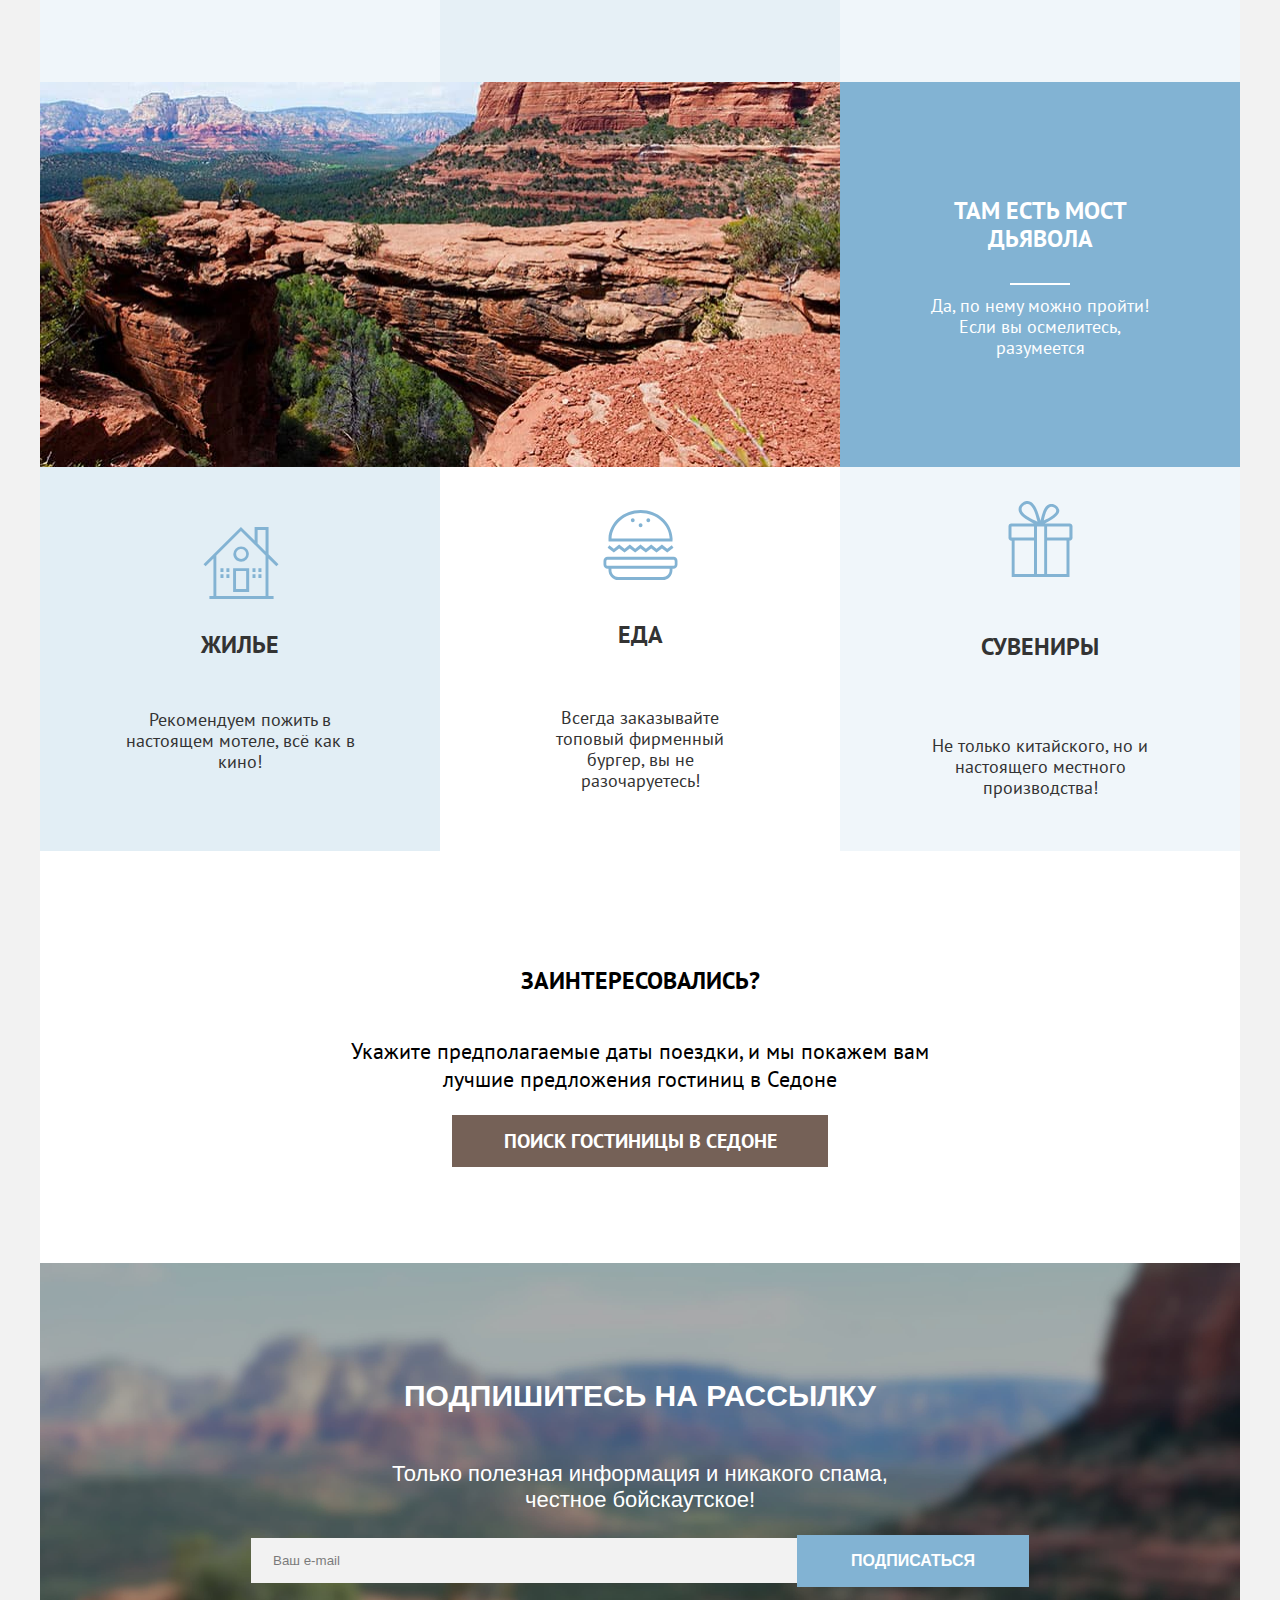
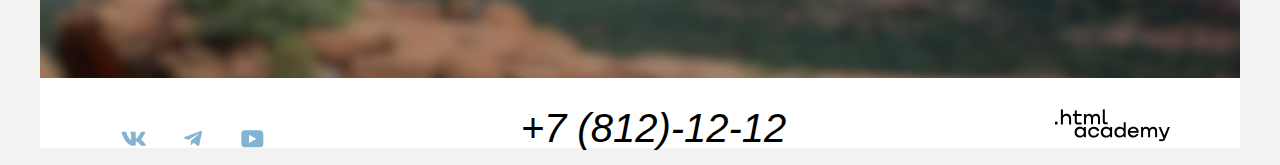
==== commit a1e317d2: "модалка" ====
--- a/index.html
+++ b/index.html
@@ -234,7 +234,6 @@
           <h2 class="modal-title">Поиск гостиницы в Седоне</h2>
           <button class="modal-close-button">
             <span class="visually-hidden">Закрыть</span>
-            <svg width="52" height="52" fill="none" xmlns="http://www.w3.org/2000/svg"><circle cx="26" cy="26" r="26" fill="#F2F2F2"/><path d="m33.49 20.78-1.3-1.29-5.7 5.7-5.7-5.7-1.3 1.3 5.7 5.7-5.7 5.7 1.3 1.3 5.7-5.7 5.7 5.7 1.3-1.3-5.7-5.7 5.7-5.7Z" fill="#000"/></svg>
           </button>
         </div>
         <section class="modal-content">
@@ -251,35 +250,24 @@
             <span class="date-description">На эти даты есть свободные номера. Пока есть</span>
             <div class="user-options">
               <div class="field-group user-options adults-options">
-                <label for="visiters-field-label adults">Взрослые</label>
-                <span class="button-less">
-                  <svg width="20" height="20" fill="none" xmlns="http://www.w3.org/2000/svg"><path d="M3 9v2h14V9H3Z" fill="#756157" fill-opacity=".3"/></svg>
-                </span>
-                <input class="visiters-number-input" type="number" id="number" name="number" value="2">
-                <span class="button-more">
-                  <svg width="20" height="20" fill="none" xmlns="http://www.w3.org/2000/svg"><path d="M17 9h-6V3H9v6H3v2h6v6h2v-6h6V9Z" fill="#756157" fill-opacity=".3"/></svg>
-                </span>
+                <label for="visiters-field-label adults-label">Взрослые</label>
+                <button class="button-less"></button>
+                <input class="adults-number" type="number" id="number" name="number" placeholder="2">
+                <button class="button-more"></button>
               </div>
               <div class="field-group user-options children-options">
-                <label for="visiters-field-label children">Дети</label>
-                <span class="button-less">
-                  <svg width="20" height="20" fill="none" xmlns="http://www.w3.org/2000/svg"><path d="M3 9v2h14V9H3Z" fill="#756157" fill-opacity=".3"/></svg>
-                </span>
-                <input class="visiters-number-input" type="number" id="number" name="number" value="2">
-                <span class="button-more">
-                  <svg width="20" height="20" fill="none" xmlns="http://www.w3.org/2000/svg"><path d="M17 9h-6V3H9v6H3v2h6v6h2v-6h6V9Z" fill="#756157" fill-opacity=".3"/></svg>
-                </span>
-                <svg width="26" height="26" fill="none" xmlns="http://www.w3.org/2000/svg">
-                  <circle cx="13" cy="13" r="13" fill="#83B3D3" />
-                  <path fill-rule="evenodd" clip-rule="evenodd" d="M12 7h2v2h-2V7Zm2 12h-2v-9h2v9Z" fill="#fff" />
-                </svg>
+                <label for="visiters-field-label children-label">Дети</label>
+                <button class="button-less"></button>
+                <input class="children-number" type="number" id="number" name="number" placeholder="2">
+                <button class="button-more"></button>
+                <button class="tooltip-toggle" type="button"></button>
                 <span class="visually-hidden">Внимание</span>
               </div>
             </div>
+            <button class="button find-button" type="button">Найти</button>
             <div class="tooltip-container">
               <p class="tooltip-paragraph">Укажите количество детей, которые будут с вами, возраст которых от 6 до 18 лет. Дети до 16 размещаются бесплатно</p>
             </div>
-            <button class="button find-button" type="button">Найти</button>
           </form>
         </section>
       </div>
--- a/styles/styles.css
+++ b/styles/styles.css
@@ -941,29 +941,23 @@
   justify-content: center;
   align-items: center;
   flex-direction: column;
-  width: 717px;
-  height: 576px;
+  width: 100px;
+  height: 100px;
   background-color: #ffffff;
 }
 
 .modal {
   position: relative;
   margin: auto;
-  padding-top: 64px;
-  padding-bottom: 64px;
-  padding-left: 70px;
-  padding-right: 70px;
+  padding: 40px;
   background-color: #ffffff;
 }
 
 .modal-visit {
+  height: 576px;
   width: 717px;
-  display: flex;
-  flex-direction: column;
-  justify-content: center;
-  height: 576px;
   border-radius: 30px;
-  align-items: flex-start;
+  padding: 0;
 }
 
 .modal-title-container {
@@ -974,9 +968,11 @@
 }
 
 .modal-close-button {
-  padding: 0;
+  padding: 26px;
+  margin-top: 64px;
   width: 52px;
   height: 52px;
+  background: url(../img/modal-close.svg) no-repeat center #f2f2f2;
   background-color: #f2f2f2;
   border: #f2f2f2;
   border-radius: 30px;
@@ -1001,6 +997,7 @@
 
 .modal-title {
   margin: 0;
+  margin-top: 64px;
   margin-bottom: 64px;
   margin-right: 64px;
   font-family: 'PT-Sans', sans-serif;
@@ -1020,7 +1017,7 @@
 }
 
 .visit-form {
-  margin: 0;
+  margin-right: 70px;
   margin-bottom: 16px;
   display: flex;
   flex-direction: column;
@@ -1036,8 +1033,6 @@
   flex-direction: row;
   justify-content: center;
   align-items: center;
-  margin-left: 70px;
-  margin-right: 70px;
 }
 
 .visit-options,
@@ -1112,13 +1107,9 @@
 
 .user-options {
   display: flex;
-  flex-direction: row;
   justify-content: space-between;
   align-items: center;
-  margin-left: 70px;
-  width: 577px;
-  margin-right: 70px;
-  left: 0;
+  width: 247px;
 }
 
 .visiters-numbers {
@@ -1133,11 +1124,40 @@
   padding-left: 10px;
 }
 
+.adults-number,
+.children-number {
+  display: flex;
+  flex-direction: row;
+  justify-content: center;
+  align-items: center;
+  text-align: center;
+  font-family: 'PT Sans', sans-serif;
+  font-weight: 700;
+  font-size: 18px;
+  text-decoration: none;
+  width: 31px;
+  height: 48px;
+  border: none;
+  color: #000000;
+  background-color: #f2f2f2;
+}
+
+.visiters-field-label {
+  margin-right: 46px;
+  font-family: 'PT Sans';
+  font-weight: 700;
+  font-size: 20px;
+  text-align: center;
+  text-decoration: none;
+  text-transform: none;
+}
+
 .children-options {
   display: flex;
   flex-direction: row;
-  justify-content: space-between;
-  align-items: center;
+  justify-content: center;
+  align-items: center;
+  margin-left: 85px;
 }
 
 .find-button {
@@ -1163,6 +1183,7 @@
   padding-bottom: 18px;
   margin-left: 70px;
   margin-right: 70px;
+  margin-top: 49px;
 }
 
 .coming-date-label,
@@ -1232,6 +1253,22 @@
   min-width: 216px;
 }
 
+.tooltip-paragraph::before {
+  position: absolute;
+  background-image: url(../img/triangle.svg);
+  background-repeat: no-repeat;
+  width: 19px;
+  height: 9px;
+  content: "";
+  bottom: 133px;
+  right: 118px;
+}
+
+.tooltip-toggle:hover + .tooltip-paragraph,
+.tooltip-toggle:focus + .tooltip-paragraph {
+  display: block;
+}
+
 .label-children,
 .adults {
   display: flex;
@@ -1261,6 +1298,26 @@
   width: 247px;
   margin-left: 70px;
   margin-right: 27px;
+}
+
+.button-less {
+  position: relative;
+  display: flex;
+  background: url(../img/button-minus.svg) no-repeat #f2f2f2;
+  padding: 0;
+  border: none;
+  width: 40px;
+  height: 48px;
+}
+
+.button-more {
+  position: relative;
+  display: flex;
+  background: url(../img/button-plus.svg) no-repeat #f2f2f2;
+  padding: 0;
+  border: none;
+  width: 40px;
+  height: 48px;
 }
 
 .button-less:focus,
@@ -1593,6 +1650,8 @@
   display: flex;
   flex-direction: column;
   justify-content: center;
+  height: 104px;
+  margin-top: 56px;
   align-items: center;
   margin-left: 70px;
   margin-right: 70px;
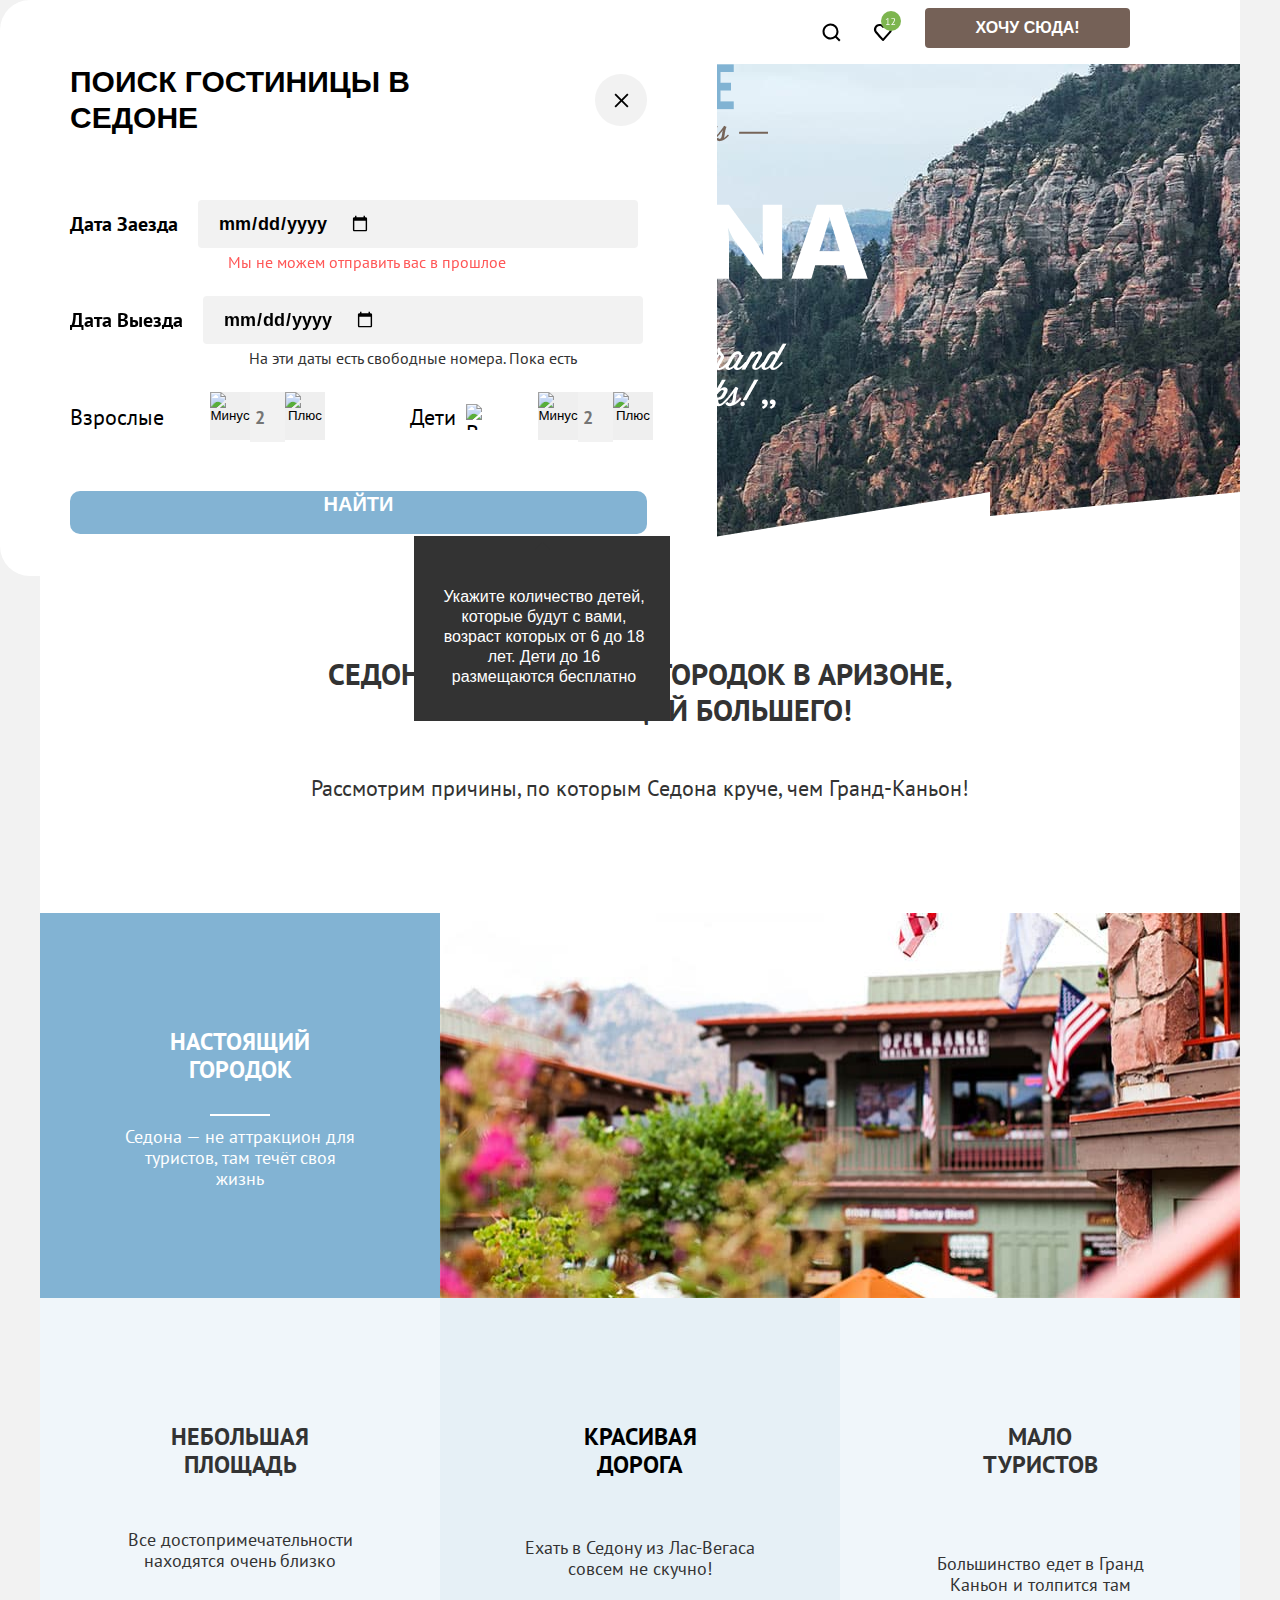
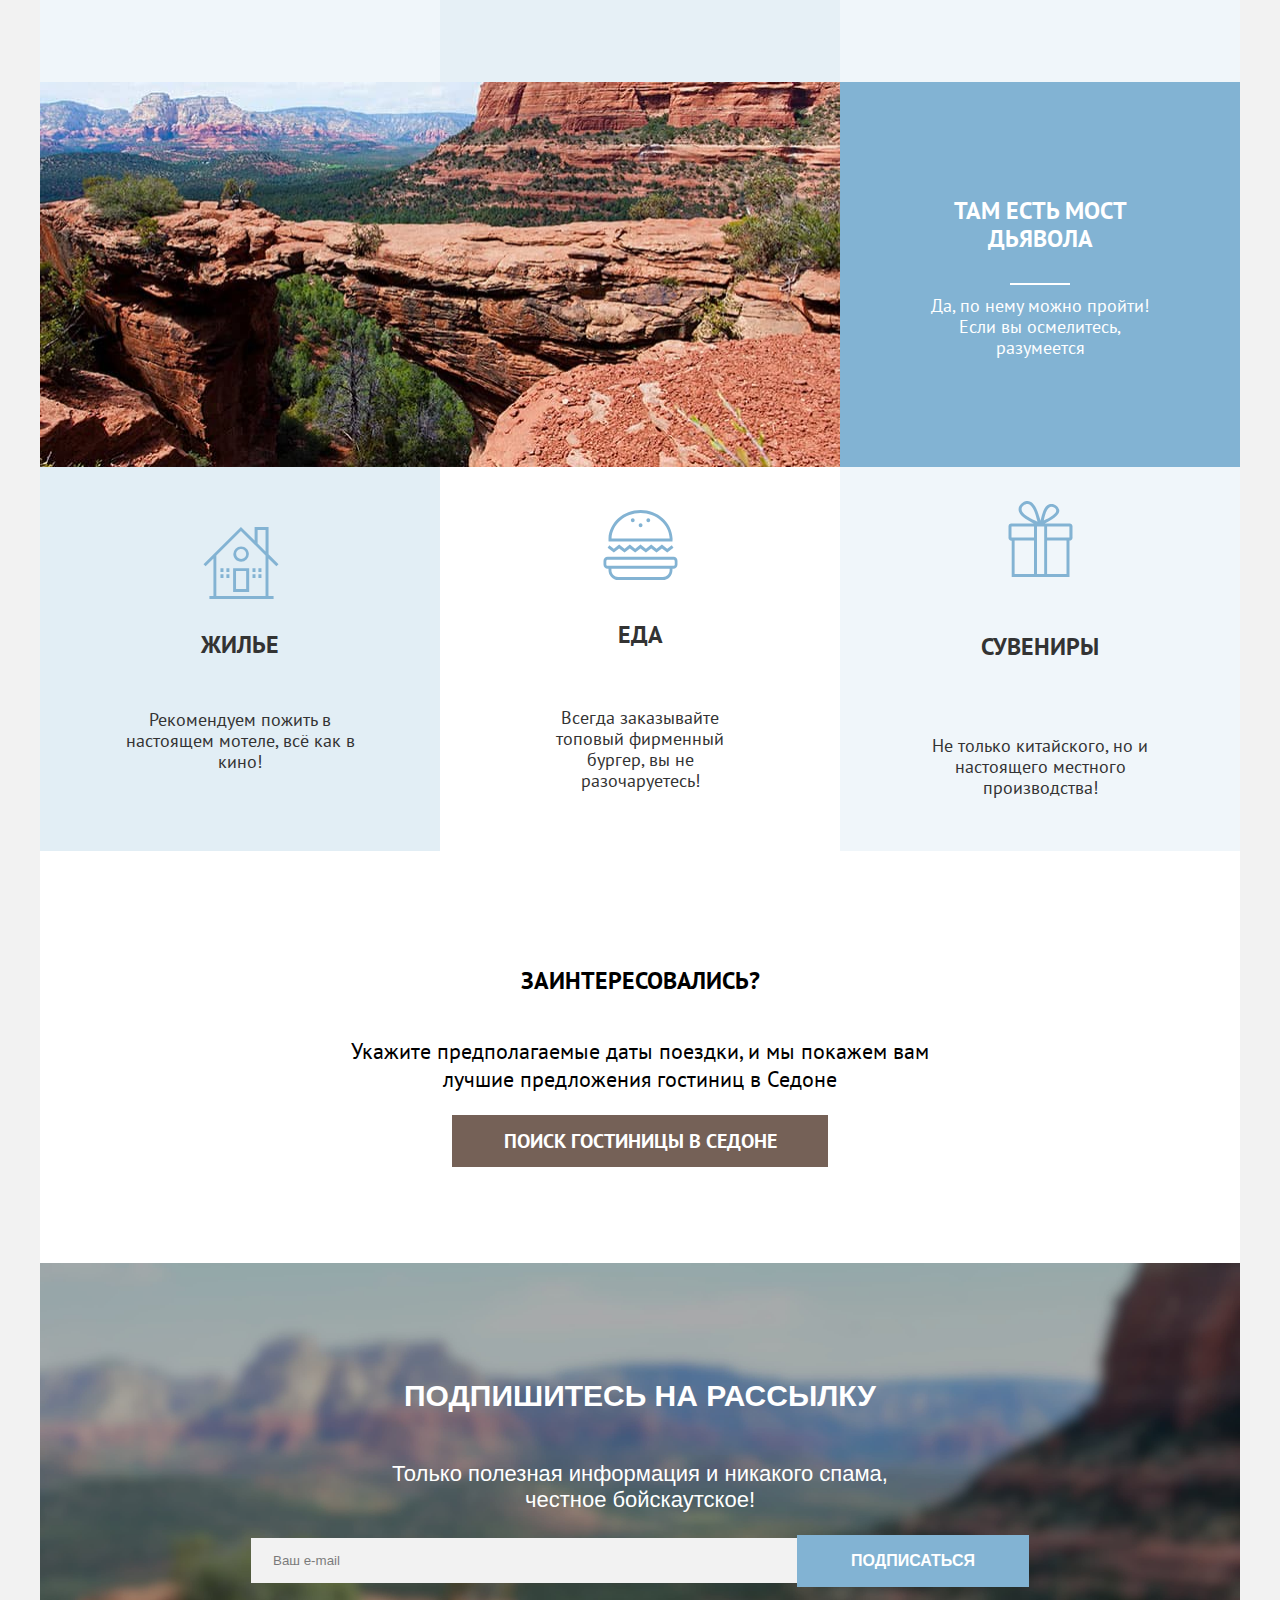
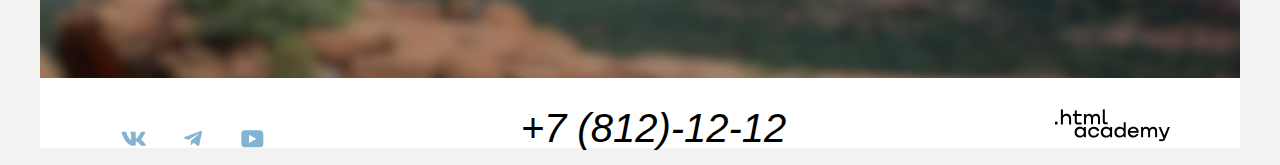
==== commit 42c665e8: "модалка" ====
--- a/index.html
+++ b/index.html
@@ -251,21 +251,34 @@
             <div class="user-options">
               <div class="field-group user-options adults-options">
                 <label for="visiters-field-label adults-label">Взрослые</label>
-                <button class="button-less"></button>
-                <input class="adults-number" type="number" id="number" name="number" placeholder="2">
-                <button class="button-more"></button>
+                <div class="adults-options-container">
+                  <button class="button-less">
+                    <img class="button-less-image" src="img/button-minus.svg" alt="Минус" width="40" height="48">
+                  </button>
+                  <input class="adults-number" type="number" id="number" name="number" placeholder="2">
+                  <button class="button-more">
+                    <img class="button-more-image" src="img/button-plus.svg" alt="Плюс" width="40" height="48">
+                  </button>
+                </div>
               </div>
               <div class="field-group user-options children-options">
                 <label for="visiters-field-label children-label">Дети</label>
-                <button class="button-less"></button>
-                <input class="children-number" type="number" id="number" name="number" placeholder="2">
-                <button class="button-more"></button>
-                <button class="tooltip-toggle" type="button"></button>
+                <img class="warning-image" src="img/warning.svg" alt="Внимание" width="26" height="26">
+                <div class="children-options-container">
+                  <button class="button-less">
+                    <img class="button-less-image" src="img/button-minus.svg" alt="Минус" width="40" height="48">
+                  </button>
+                  <input class="adults-number" type="number" id="number" name="number" placeholder="2">
+                  <button class="button-more">
+                    <img class="button-more-image" src="img/button-plus.svg" alt="Плюс" width="40" height="48">
+                  </button>
+                </div>
                 <span class="visually-hidden">Внимание</span>
               </div>
             </div>
             <button class="button find-button" type="button">Найти</button>
             <div class="tooltip-container">
+              <img class="tooltip-triangle" src="img/triangle.svg" alt="Тултип" width="19" height="9">
               <p class="tooltip-paragraph">Укажите количество детей, которые будут с вами, возраст которых от 6 до 18 лет. Дети до 16 размещаются бесплатно</p>
             </div>
           </form>
--- a/styles/styles.css
+++ b/styles/styles.css
@@ -943,7 +943,7 @@
   flex-direction: column;
   width: 100px;
   height: 100px;
-  background-color: #ffffff;
+  background-color: rgba(242, 242, 242, 0.5);
 }
 
 .modal {
@@ -957,27 +957,27 @@
   height: 576px;
   width: 717px;
   border-radius: 30px;
-  padding: 0;
+  padding: 64px 70px 64px 70px;
+  box-sizing: border-box;
 }
 
 .modal-title-container {
   display: flex;
   flex-direction: row;
-  justify-content: space-between;
-  margin-left: 70px;
+  justify-content: center;
+  align-items: center;
 }
 
 .modal-close-button {
   padding: 26px;
-  margin-top: 64px;
   width: 52px;
   height: 52px;
   background: url(../img/modal-close.svg) no-repeat center #f2f2f2;
   background-color: #f2f2f2;
   border: #f2f2f2;
   border-radius: 30px;
-  margin-right: 52px;
   cursor: pointer;
+  margin-left: 50px;
 }
 
 .modal-close-button:hover {
@@ -997,9 +997,6 @@
 
 .modal-title {
   margin: 0;
-  margin-top: 64px;
-  margin-bottom: 64px;
-  margin-right: 64px;
   font-family: 'PT-Sans', sans-serif;
   font-size: 30px;
   font-weight: 700;
@@ -1009,23 +1006,23 @@
   text-transform: uppercase;
 }
 
+.modal-title-container {
+  margin-bottom: 64px;
+}
+
 .modal-content {
   display: flex;
   flex-direction: column;
-  justify-content: center;
-  align-items: center;
+  justify-content: flex-start;
+  align-items: flex-start;
 }
 
 .visit-form {
-  margin-right: 70px;
   margin-bottom: 16px;
   display: flex;
   flex-direction: column;
   align-items: flex-start;
-  width: 577px;
-  height: 448px;
-  box-shadow: rgba(0, 0, 0, 0.15);
-  border-radius: 30px;
+  justify-content: flex-start;
 }
 
 .field-group .visit-options {
@@ -1039,11 +1036,9 @@
 .outcoming-options {
   display: flex;
   flex-direction: row;
-  justify-content: space-between;
-  align-items: center;
-  margin-left: 70px;
-  height: 48px;
-  margin-right: 27px;
+  justify-content: flex-start;
+  align-items: center;
+  width: 100%;
 }
 
 .field-group .outcoming-options {
@@ -1063,7 +1058,6 @@
   text-align: left;
   text-decoration: none;
   text-transform: capitalize;
-  margin-right: 18px;
 }
 
 .form-error {
@@ -1162,11 +1156,9 @@
 
 .find-button {
   display: flex;
-  flex-direction: column;
   justify-content: center;
   align-items: center;
   min-width: 577px;
-  min-height: 60px;
   color: #ffffff;
   background-color: #83B3D3;
   border-radius: 10px;
@@ -1177,12 +1169,8 @@
   line-height: 24px;
   text-decoration: none;
   text-align: center;
-  padding-left: 257px;
-  padding-right: 257px;
-  padding-top: 18px;
   padding-bottom: 18px;
-  margin-left: 70px;
-  margin-right: 70px;
+  border: none;
   margin-top: 49px;
 }
 
@@ -1213,13 +1201,14 @@
   color: #000000;
   background-color: #f2f2f2;
   margin-left: 20px;
-  margin-top: 12px;
-  margin-bottom: 12px;
-  display: flex;
-  justify-content: center;
-  align-items: center;
-  flex-direction: row;
+  display: flex;
+  align-items: center;
   width: 440px;
+  height: 48px;
+  border: none;
+  padding: 14px 20px;
+  border-radius: 4px;
+  box-sizing: border-box;
 }
 
 .tooltip-container {
@@ -1253,17 +1242,6 @@
   min-width: 216px;
 }
 
-.tooltip-paragraph::before {
-  position: absolute;
-  background-image: url(../img/triangle.svg);
-  background-repeat: no-repeat;
-  width: 19px;
-  height: 9px;
-  content: "";
-  bottom: 133px;
-  right: 118px;
-}
-
 .tooltip-toggle:hover + .tooltip-paragraph,
 .tooltip-toggle:focus + .tooltip-paragraph {
   display: block;
@@ -1293,17 +1271,25 @@
 .adults-options {
   display: flex;
   flex-direction: row;
-  justify-content: center;
-  align-items: center;
-  width: 247px;
-  margin-left: 70px;
-  margin-right: 27px;
+  justify-content: flex-start;
+  align-items: center;
+  width: fit-content;
+}
+
+.warning-image {
+  margin-left: 10px;
+}
+
+.adults-options-container,
+.children-options-container {
+  display: flex;
+  flex-direction: row;
+  margin-left: 46px;
 }
 
 .button-less {
   position: relative;
   display: flex;
-  background: url(../img/button-minus.svg) no-repeat #f2f2f2;
   padding: 0;
   border: none;
   width: 40px;
@@ -1313,7 +1299,6 @@
 .button-more {
   position: relative;
   display: flex;
-  background: url(../img/button-plus.svg) no-repeat #f2f2f2;
   padding: 0;
   border: none;
   width: 40px;
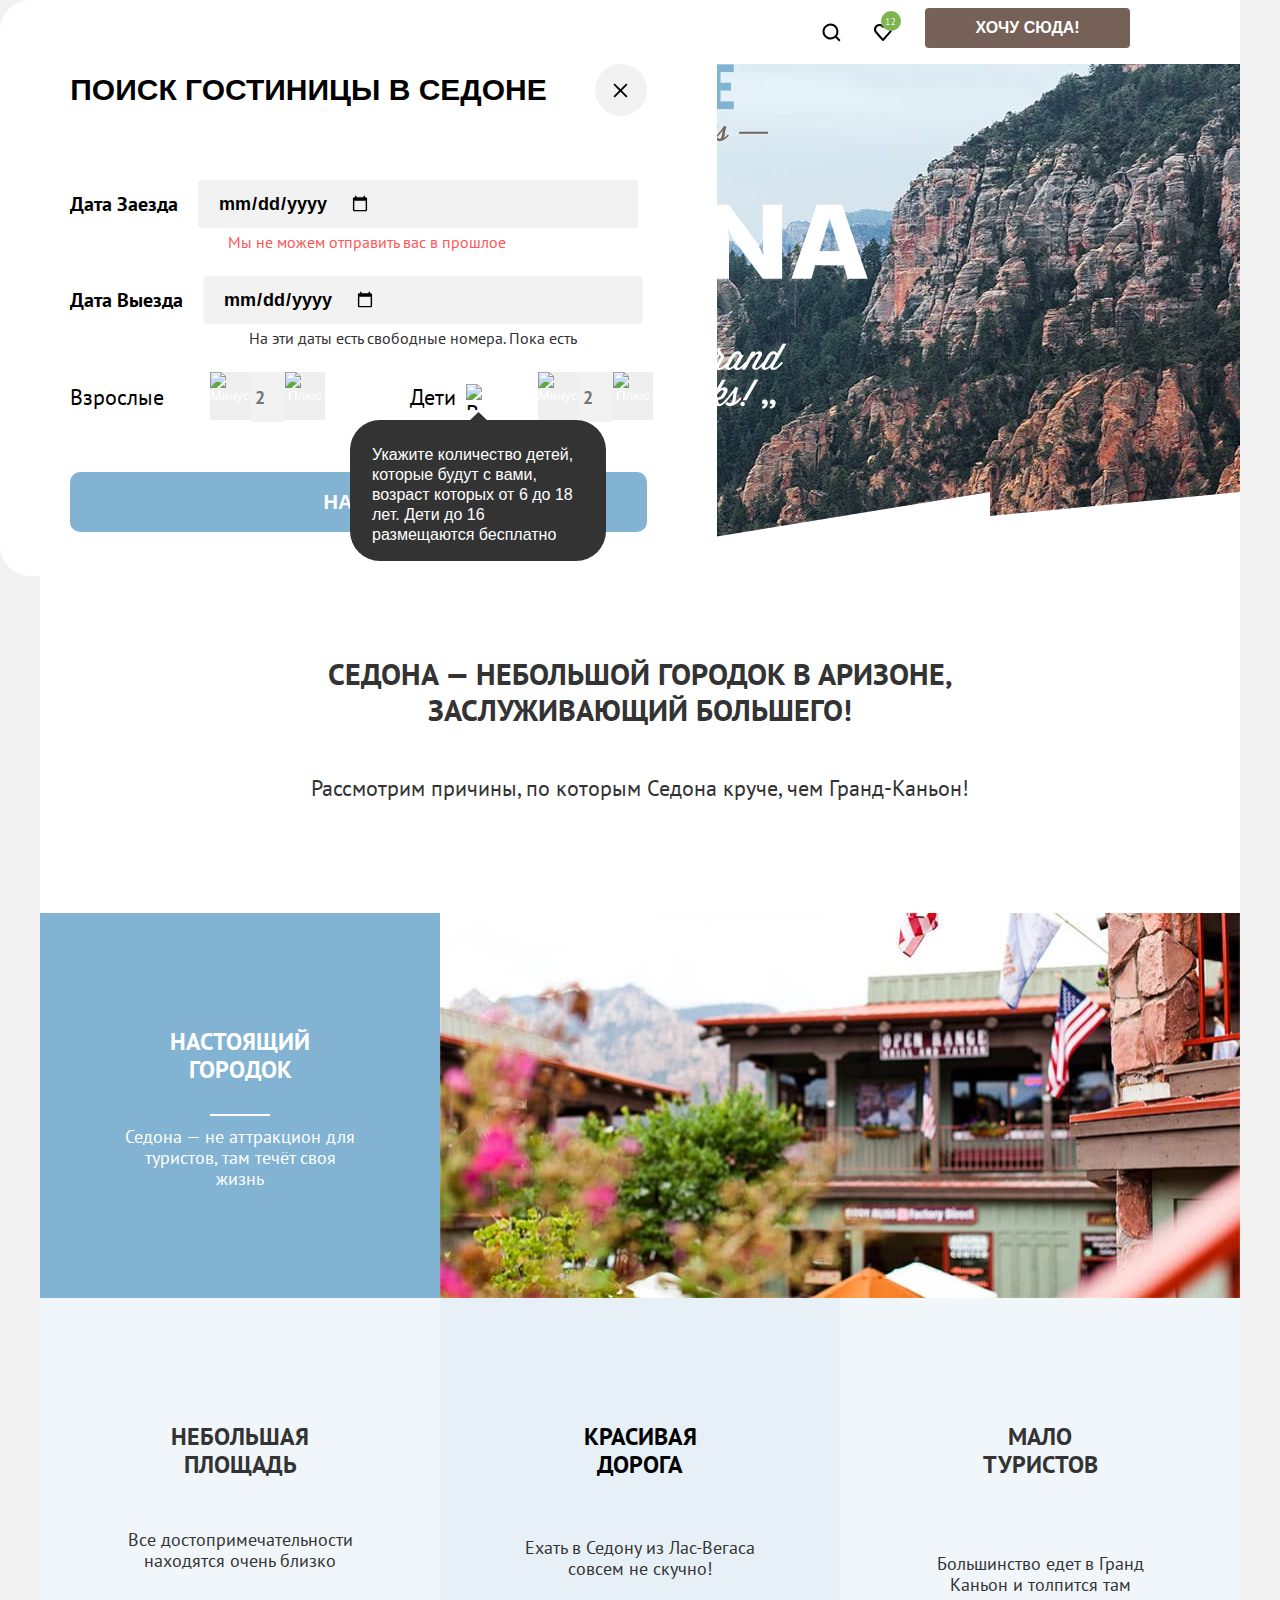
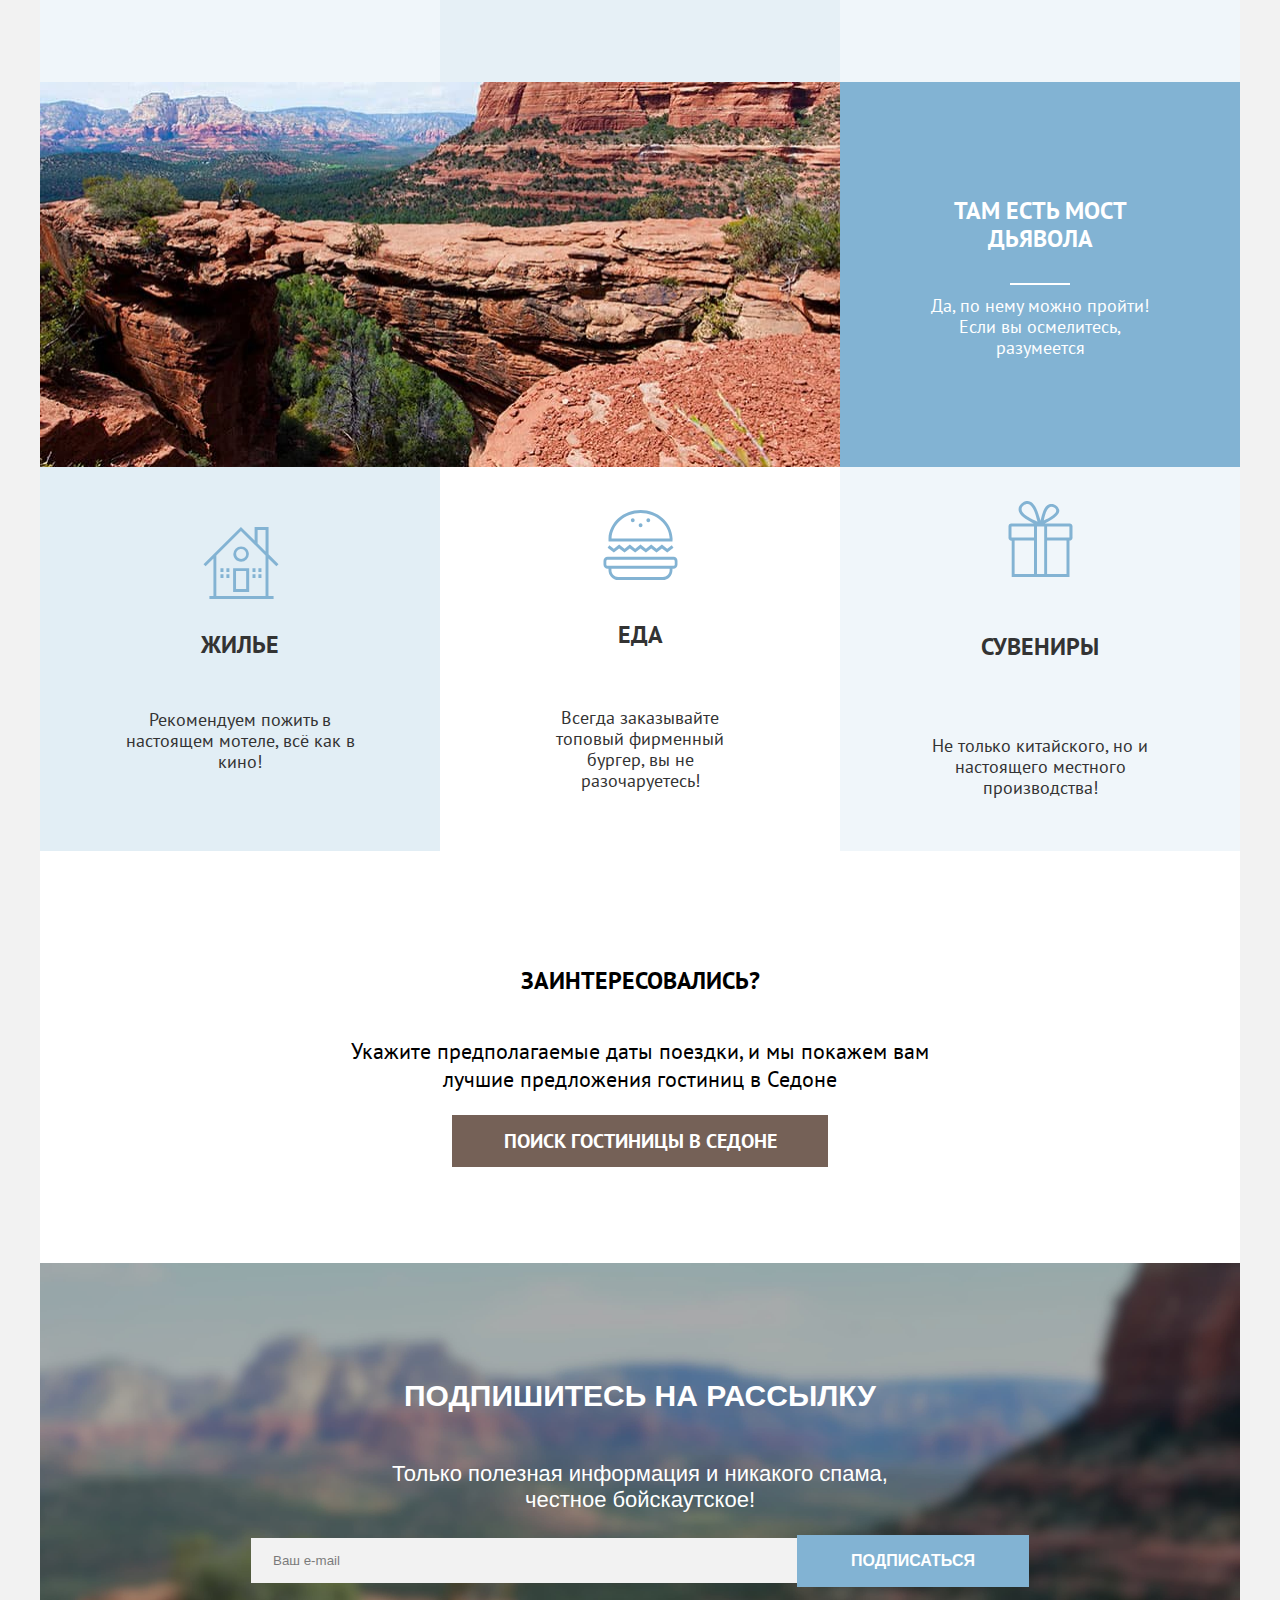
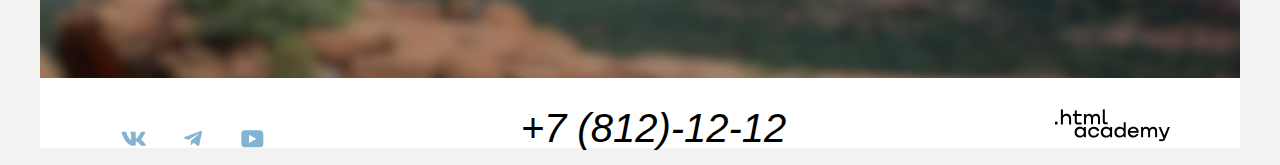
==== commit faced0f5: "финал" ====
--- a/index.html
+++ b/index.html
@@ -276,11 +276,11 @@
                 <span class="visually-hidden">Внимание</span>
               </div>
             </div>
-            <button class="button find-button" type="button">Найти</button>
             <div class="tooltip-container">
               <img class="tooltip-triangle" src="img/triangle.svg" alt="Тултип" width="19" height="9">
               <p class="tooltip-paragraph">Укажите количество детей, которые будут с вами, возраст которых от 6 до 18 лет. Дети до 16 размещаются бесплатно</p>
             </div>
+            <button class="button find-button" type="button">Найти</button>
           </form>
         </section>
       </div>
--- a/styles/styles.css
+++ b/styles/styles.css
@@ -977,7 +977,7 @@
   border: #f2f2f2;
   border-radius: 30px;
   cursor: pointer;
-  margin-left: 50px;
+  margin-left: 48px;
 }
 
 .modal-close-button:hover {
@@ -988,6 +988,7 @@
 .modal-close-button:focus {
   color: #000000;
   background-color: #e6e6e6;
+  border: 3px solid #83B3D3;
 }
 
 .modal-close-button:active {
@@ -1171,7 +1172,9 @@
   text-align: center;
   padding-bottom: 18px;
   border: none;
-  margin-top: 49px;
+  height: 60px;
+  margin-top: 50px;
+  padding-top: 18px;
 }
 
 .coming-date-label,
@@ -1212,15 +1215,15 @@
 }
 
 .tooltip-container {
+  display: flex;
+  flex-direction: column;
+  margin-right: 47px;
   min-width: 256px;
-  min-height: 152px;
   z-index: 2;
-  left: -61px;
-  top: 32px;
-  margin-top: 2px;
-  margin-bottom: 25px;
-  margin-left: 344px;
-  margin-right: 117px;
+  border-radius: 30px;
+  position: absolute;
+  margin-top: 240px;
+  margin-left: 280px;
   font-family: 'PT-Sans', sans-serif;
   font-weight: 400;
   font-size: 16px;
@@ -1234,12 +1237,21 @@
   align-items: center;
 }
 
+.tooltip-triangle {
+  position: relative;
+  bottom: 8px;
+}
+
 .tooltip-paragraph {
   padding-left: 22px;
   padding-right: 18px;
-  padding-top: 15px;
-  padding-bottom: 18px;
   min-width: 216px;
+  display: flex;
+  flex-direction: row;
+  justify-content: flex-start;
+  align-items: flex-start;
+  width: 216px;
+  text-align: left;
 }
 
 .tooltip-toggle:hover + .tooltip-paragraph,
@@ -1294,6 +1306,7 @@
   border: none;
   width: 40px;
   height: 48px;
+  color: #FFFFFF;
 }
 
 .button-more {
@@ -1303,11 +1316,18 @@
   border: none;
   width: 40px;
   height: 48px;
+  color: #ffffff;
 }
 
 .button-less:focus,
 .button-more:focus {
   border: 3px solid #82b3d3;
+}
+
+.button-less:active,
+.button-more:active {
+  color: #FFFFFF;
+  opacity: 20%;
 }
 
 .catalog-products-container {
@@ -1440,6 +1460,7 @@
   display: block;
   width: 20px;
   height: 20px;
+  background: url(../img/checkbox.svg) no-repeat center;
   background-color: #ffffff;
   border-radius: 5px;
 }
@@ -1465,6 +1486,7 @@
   height: 20px;
   background-color: #ffffff;
   border-radius: 50%;
+  background: url(../img/radio.svg) no-repeat center;
 }
 
 .control-description-housing:hover::before,
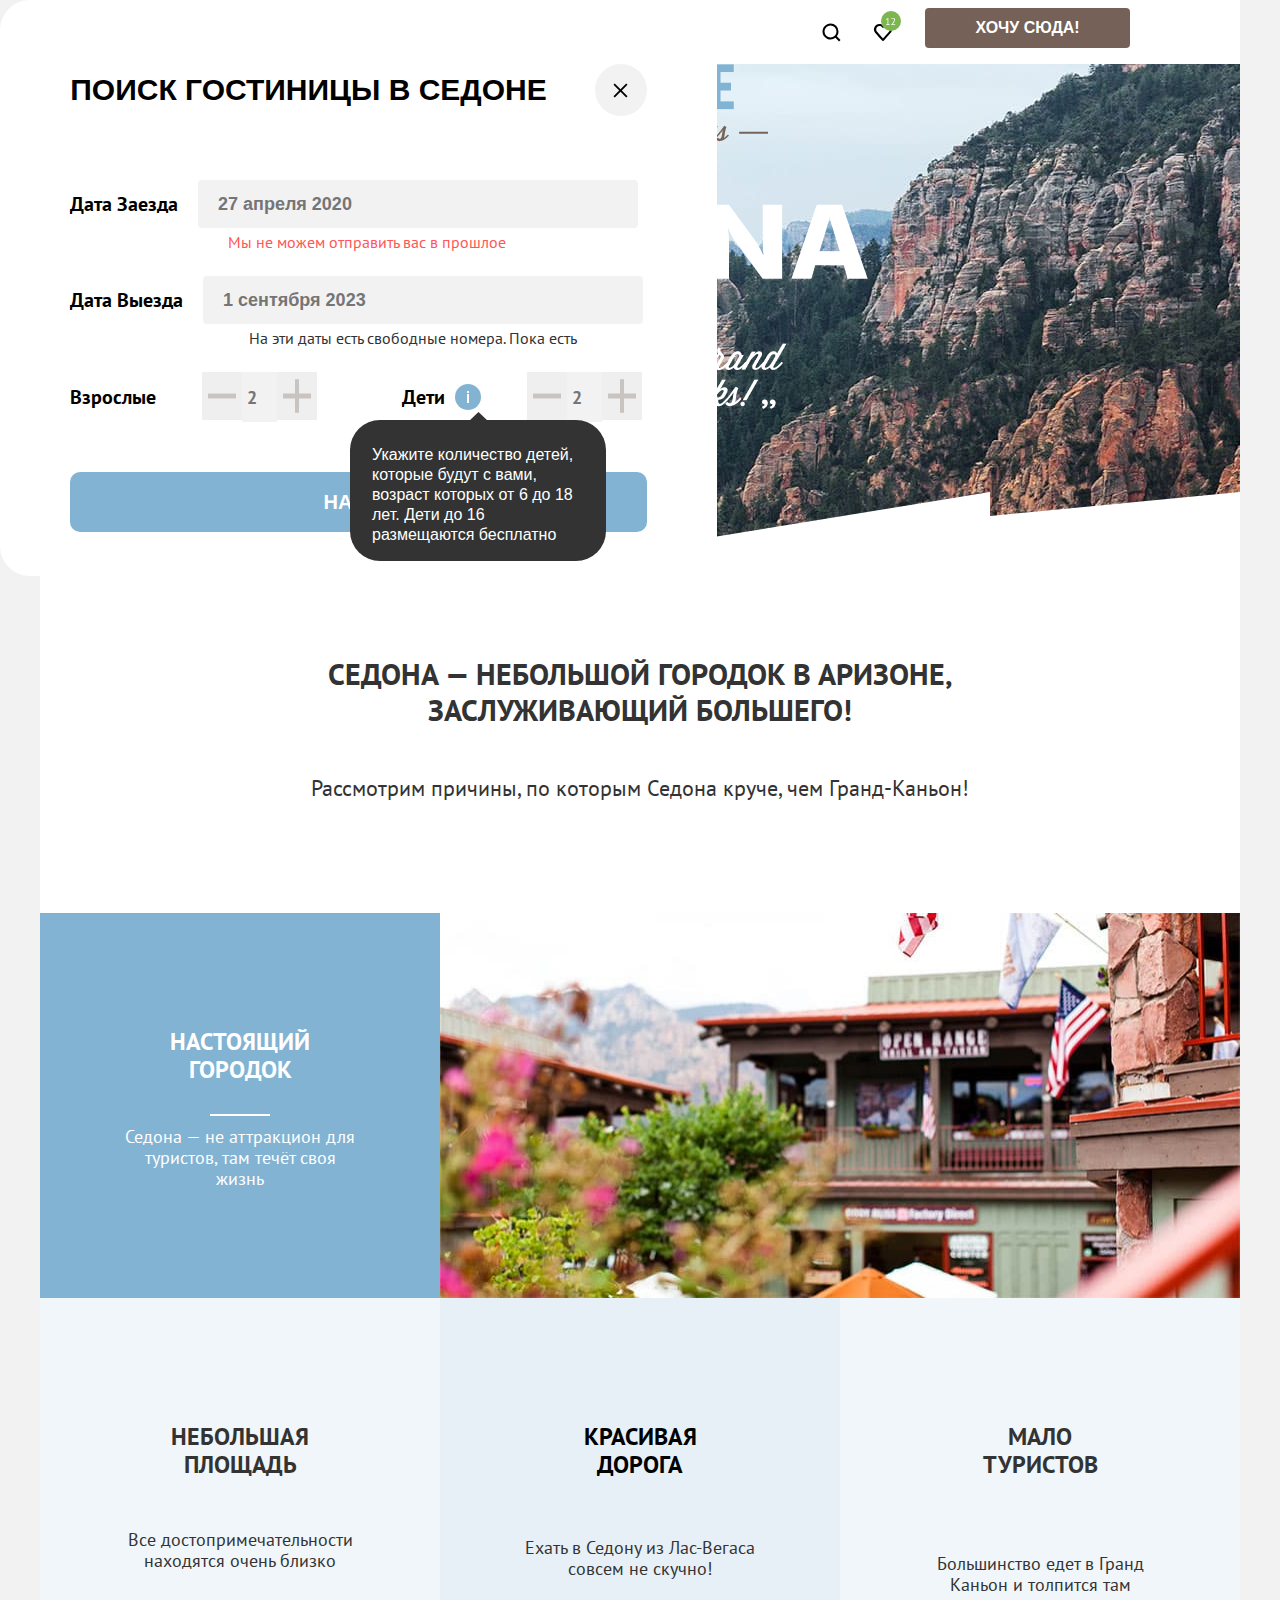
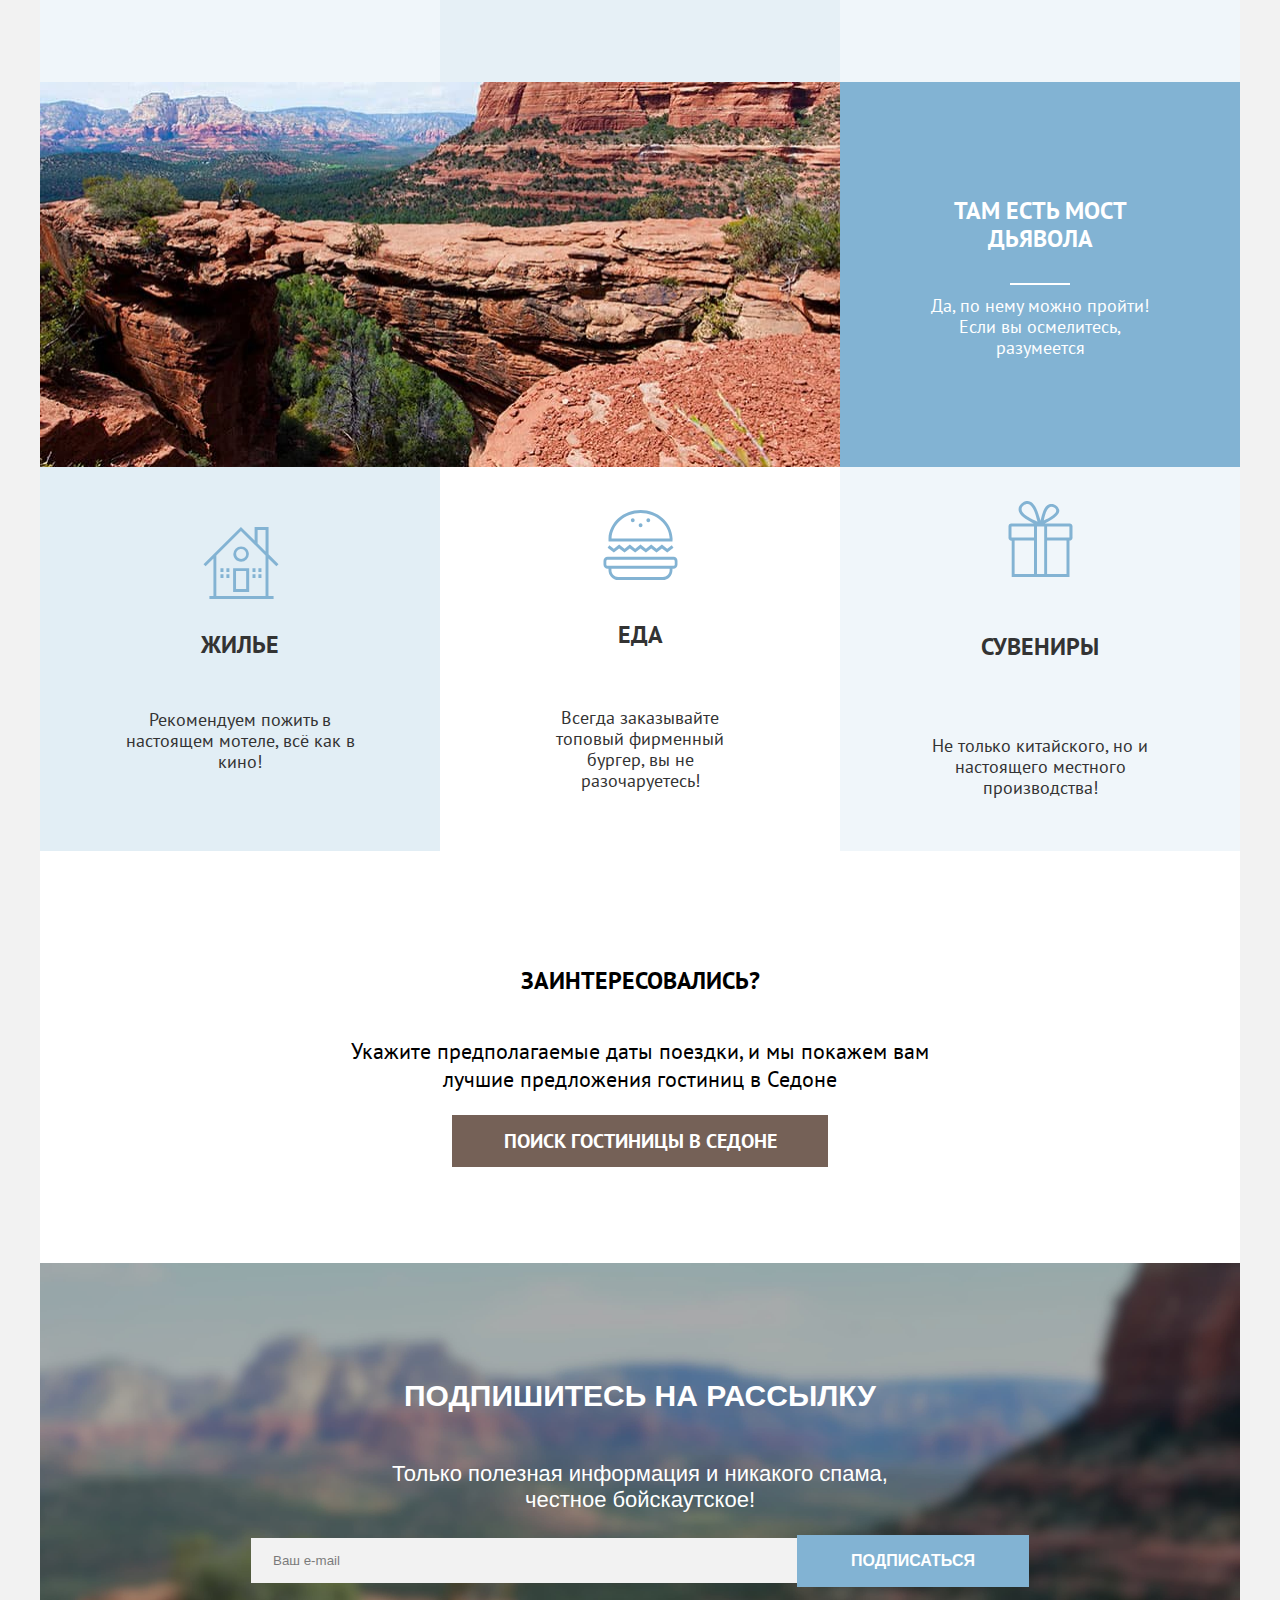
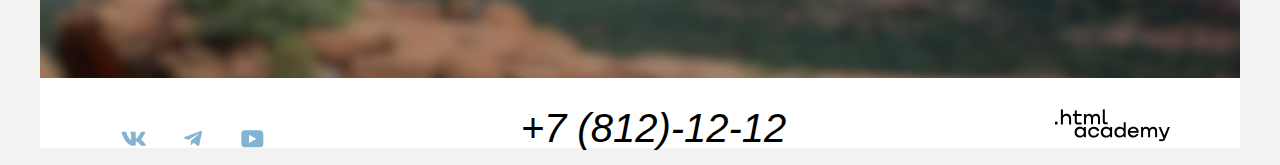
==== commit c2248ebf: "исправления модального окна" ====
--- a/index.html
+++ b/index.html
@@ -237,38 +237,39 @@
           </button>
         </div>
         <section class="modal-content">
+          <h2 class="visually-hidden">Поиск гостиницы в Седоне</h2>
           <form class="visit-form" action="https://echo.htmlacademy.ru/" method="post">
             <div class="field-group visit-options">
-              <label class="coming-date field-label" for="date">Дата заезда</label>
-              <input class="coming-date field-input" type="date" id="date" name="date" placeholder="27 апреля 2020">
+              <label class="coming-date field-label" for="coming-date">Дата заезда</label>
+              <input class="coming-date field-input" type="text" id="coming-date" name="date" placeholder="27 апреля 2020">
             </div>
             <span class="form-error">Мы не можем отправить вас в прошлое</span>
             <div class="field-group outcoming-options">
-              <label class="outcoming-date field-label" for="date">Дата выезда</label>
-              <input class="outcoming-date field-input" type="date" id="date" name="date" placeholder="1 сентября 2023">
+              <label class="outcoming-date field-label" for="outcoming-date">Дата выезда</label>
+              <input class="outcoming-date field-input" type="text" id="outcoming-date" name="date" placeholder="1 сентября 2023">
             </div>
             <span class="date-description">На эти даты есть свободные номера. Пока есть</span>
             <div class="user-options">
               <div class="field-group user-options adults-options">
-                <label for="visiters-field-label adults-label">Взрослые</label>
+                <label class="visiters-field-label" for="adults-number">Взрослые</label>
                 <div class="adults-options-container">
                   <button class="button-less">
                     <img class="button-less-image" src="img/button-minus.svg" alt="Минус" width="40" height="48">
                   </button>
-                  <input class="adults-number" type="number" id="number" name="number" placeholder="2">
+                  <input class="adults-number" type="number" id="adults-number" name="number" placeholder="2">
                   <button class="button-more">
                     <img class="button-more-image" src="img/button-plus.svg" alt="Плюс" width="40" height="48">
                   </button>
                 </div>
               </div>
               <div class="field-group user-options children-options">
-                <label for="visiters-field-label children-label">Дети</label>
+                <label class="visiters-field-label" for="children-number">Дети</label>
                 <img class="warning-image" src="img/warning.svg" alt="Внимание" width="26" height="26">
                 <div class="children-options-container">
                   <button class="button-less">
                     <img class="button-less-image" src="img/button-minus.svg" alt="Минус" width="40" height="48">
                   </button>
-                  <input class="adults-number" type="number" id="number" name="number" placeholder="2">
+                  <input class="adults-number" type="number" id="children-number" name="number" placeholder="2">
                   <button class="button-more">
                     <img class="button-more-image" src="img/button-plus.svg" alt="Плюс" width="40" height="48">
                   </button>
--- a/styles/styles.css
+++ b/styles/styles.css
@@ -1138,7 +1138,6 @@
 }
 
 .visiters-field-label {
-  margin-right: 46px;
   font-family: 'PT Sans';
   font-weight: 700;
   font-size: 20px;
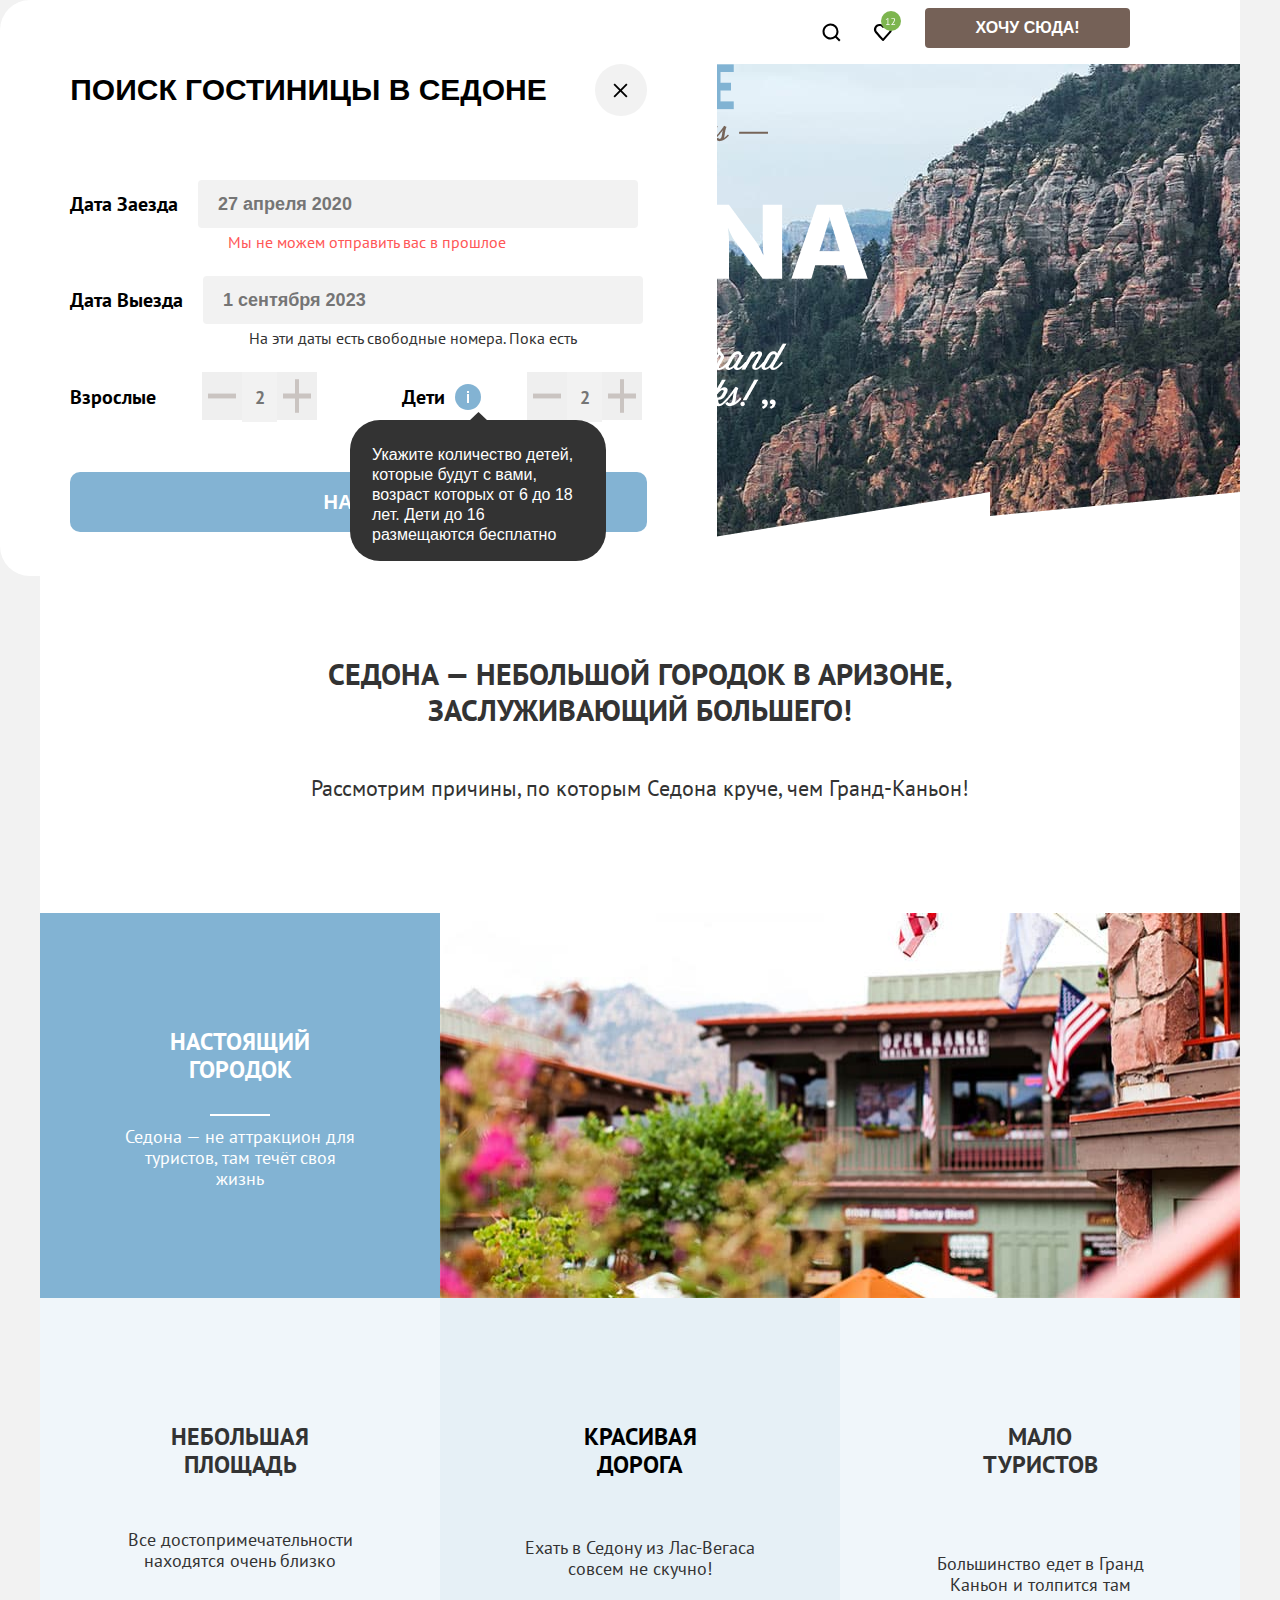
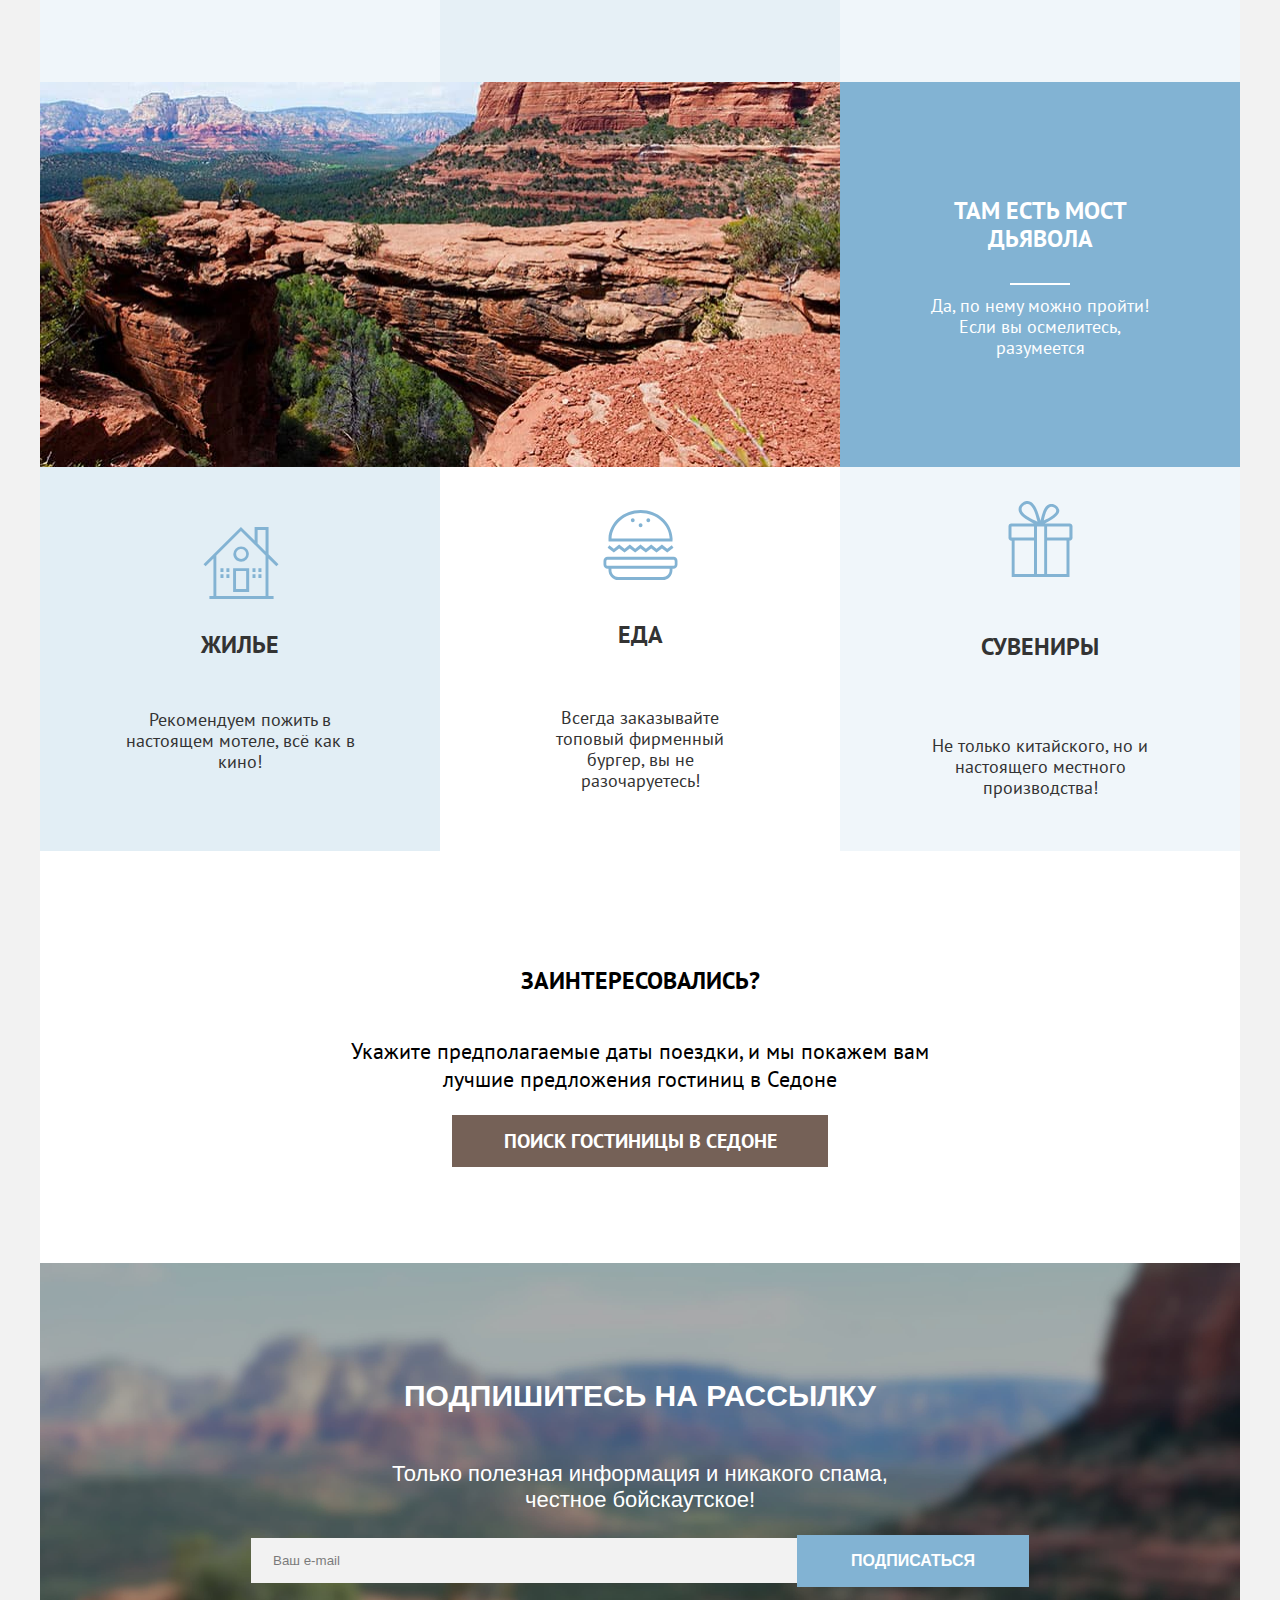
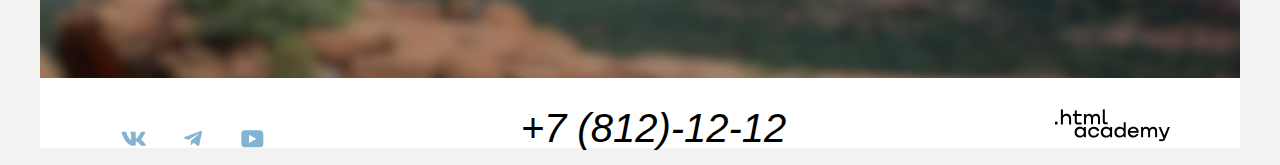
==== commit 9c0fb750: "Merge pull request #8 from irina261193/master" ====
--- a/index.html
+++ b/index.html
@@ -5,6 +5,7 @@
     <meta charset="utf-8">
     <title>Гостиницы Седоны</title>
     <link rel="stylesheet" href="styles/styles.css">
+    <link rel="icon" href="favicon.ico">
   </head>
 
   <body class="page-light-theme">
@@ -228,6 +229,7 @@
         </a>
       </footer>
     </div>
+
     <div class="modal-container">
       <div class="modal modal-visit">
         <div class="modal-title-container">
@@ -256,7 +258,7 @@
                   <button class="button-less">
                     <img class="button-less-image" src="img/button-minus.svg" alt="Минус" width="40" height="48">
                   </button>
-                  <input class="adults-number" type="number" id="adults-number" name="number" placeholder="2">
+                  <input class="adults-number" type="text" id="adults-number" name="number" placeholder="2">
                   <button class="button-more">
                     <img class="button-more-image" src="img/button-plus.svg" alt="Плюс" width="40" height="48">
                   </button>
@@ -269,7 +271,7 @@
                   <button class="button-less">
                     <img class="button-less-image" src="img/button-minus.svg" alt="Минус" width="40" height="48">
                   </button>
-                  <input class="adults-number" type="number" id="children-number" name="number" placeholder="2">
+                  <input class="adults-number" type="text" id="children-number" name="number" placeholder="2">
                   <button class="button-more">
                     <img class="button-more-image" src="img/button-plus.svg" alt="Плюс" width="40" height="48">
                   </button>
--- a/styles/styles.css
+++ b/styles/styles.css
@@ -781,7 +781,7 @@
   padding-right: 345px;
   padding-top: 14px;
   padding-bottom: 14px;
-  font-family: 'PT-Sans', sans-serif;
+  font-family: 'PT Sans', sans-serif;
   font-size: 18px;
   line-height: 24px;
 }
@@ -797,7 +797,7 @@
   padding-right: 345px;
   padding-top: 14px;
   padding-bottom: 14px;
-  font-family: 'PT-Sans', sans-serif;
+  font-family: 'PT Sans', sans-serif;
   font-size: 18px;
   line-height: 24px;
 }
@@ -1138,7 +1138,7 @@
 }
 
 .visiters-field-label {
-  font-family: 'PT Sans';
+  font-family: 'PT Sans', sans-serif;
   font-weight: 700;
   font-size: 20px;
   text-align: center;
@@ -1174,6 +1174,16 @@
   height: 60px;
   margin-top: 50px;
   padding-top: 18px;
+}
+
+.find-button:hover,
+.find-button:focus {
+  background-color: #68A2CA;
+}
+
+.find-button:active {
+  opacity: 30%;
+  background-color: #68A2CA;
 }
 
 .coming-date-label,
@@ -1211,6 +1221,23 @@
   padding: 14px 20px;
   border-radius: 4px;
   box-sizing: border-box;
+}
+
+.field-input:hover {
+  color: #000000;
+  background-color: #e6e6e6;
+  opacity: 60%;
+}
+
+.field-input:focus {
+  color: #000000;
+  background-color: #e6e6e6;
+  border: solid 3px #83B3D3;
+}
+
+.field-input:active {
+  font-style: bold;
+  border: solid 2px #000000;
 }
 
 .tooltip-container {
@@ -1800,6 +1827,20 @@
   border: 2px solid #ffffff;
 }
 
+.select-control:hover,
+.select-control:focus {
+  border: 2px solid #68A2CA;
+}
+
+.select-control:active {
+  border: 2px solid #3F5E72;
+}
+
+.select-control:disabled {
+  color: rgba(0, 0, 0, 0.3);
+  border: 2px solid #000000 30%;
+}
+
 .hotel-cards {
   font-family: "PT-Sans", sans-serif;
   font-style: normal;
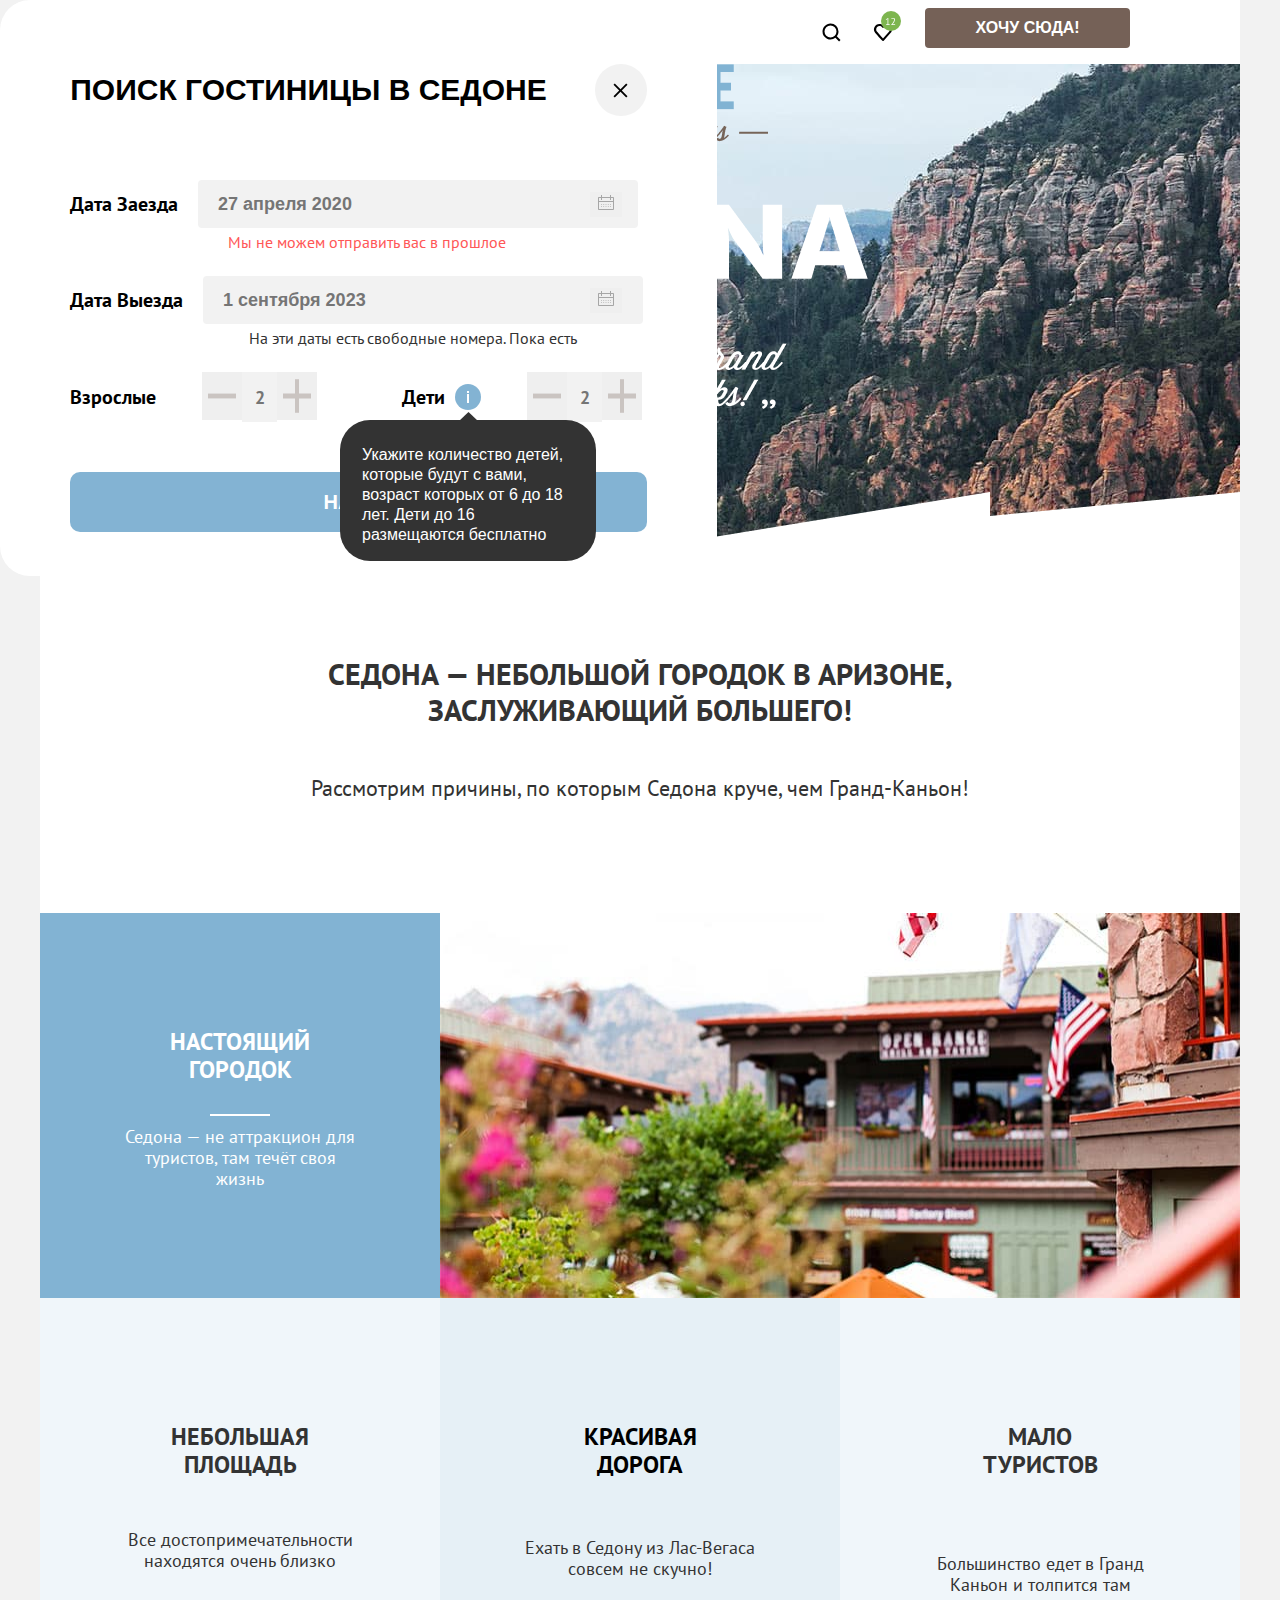
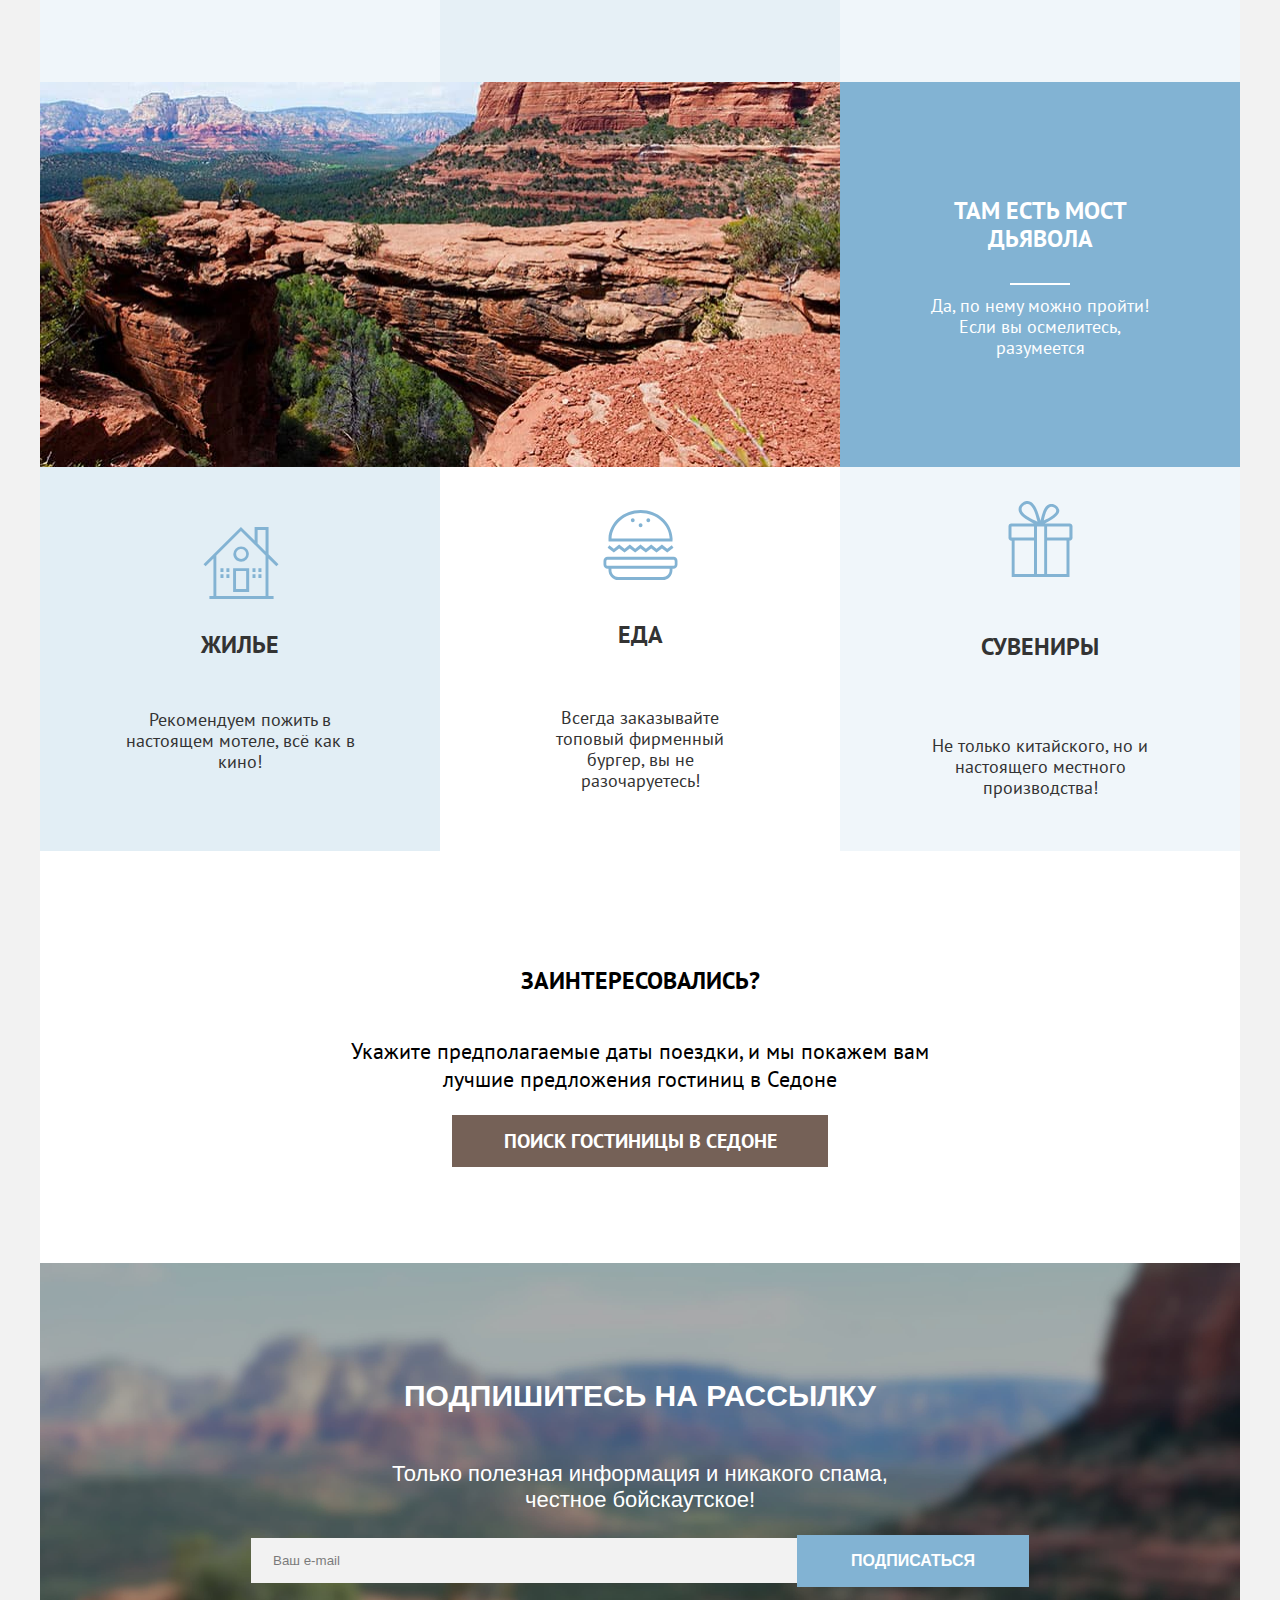
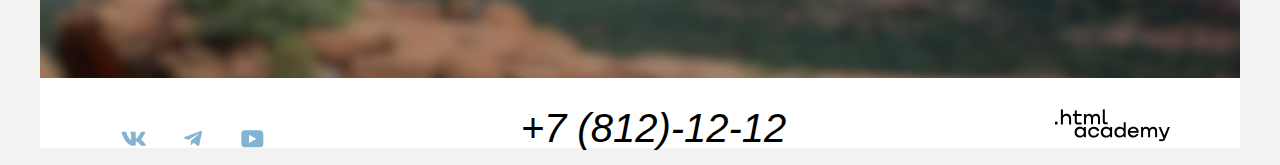
==== commit d98413b3: "Merge pull request #10 from irina261193/master" ====
--- a/index.html
+++ b/index.html
@@ -244,11 +244,17 @@
             <div class="field-group visit-options">
               <label class="coming-date field-label" for="coming-date">Дата заезда</label>
               <input class="coming-date field-input" type="text" id="coming-date" name="date" placeholder="27 апреля 2020">
+              <button class="calendar">
+                <svg width="20" height="20" fill="none" xmlns="http://www.w3.org/2000/svg"><g opacity=".3" fill="#000"><path d="M7.75 12c.3 0 .5-.2.5-.5s-.2-.5-.5-.5-.5.2-.5.5.2.5.5.5Z"/><path d="M17 4h-2V2h-1v2H6V2H5v2H3c-.6 0-1 .4-1 1v11c0 .5.4 1 1 1h14c.5 0 1-.5 1-1V5c0-.6-.5-1-1-1Zm0 12H3V9h14v7ZM3 8V5h2v2h1V5h8v2h1V5h2v3H3Z"/><path d="M10 12c.3 0 .5-.2.5-.5s-.2-.5-.5-.5-.5.2-.5.5.2.5.5.5ZM12.25 12c.3 0 .5-.2.5-.5s-.2-.5-.5-.5-.5.2-.5.5.2.5.5.5ZM7.75 13c-.3 0-.5.2-.5.5s.2.5.5.5.5-.2.5-.5-.2-.5-.5-.5ZM5.5 12c.3 0 .5-.2.5-.5s-.2-.5-.5-.5-.5.2-.5.5.2.5.5.5ZM5.5 13c-.3 0-.5.2-.5.5s.2.5.5.5.5-.2.5-.5-.2-.5-.5-.5ZM10 13c-.3 0-.5.2-.5.5s.2.5.5.5.5-.2.5-.5-.2-.5-.5-.5ZM12.25 13c-.3 0-.5.2-.5.5s.2.5.5.5.5-.2.5-.5-.2-.5-.5-.5ZM14.5 12c.3 0 .5-.2.5-.5s-.2-.5-.5-.5-.5.2-.5.5.2.5.5.5ZM14.5 13c-.3 0-.5.2-.5.5s.2.5.5.5.5-.2.5-.5-.2-.5-.5-.5Z"/></g></svg>
+              </button>
             </div>
             <span class="form-error">Мы не можем отправить вас в прошлое</span>
             <div class="field-group outcoming-options">
               <label class="outcoming-date field-label" for="outcoming-date">Дата выезда</label>
               <input class="outcoming-date field-input" type="text" id="outcoming-date" name="date" placeholder="1 сентября 2023">
+              <button class="calendar">
+                <svg width="20" height="20" fill="none" xmlns="http://www.w3.org/2000/svg"><g opacity=".3" fill="#000"><path d="M7.75 12c.3 0 .5-.2.5-.5s-.2-.5-.5-.5-.5.2-.5.5.2.5.5.5Z"/><path d="M17 4h-2V2h-1v2H6V2H5v2H3c-.6 0-1 .4-1 1v11c0 .5.4 1 1 1h14c.5 0 1-.5 1-1V5c0-.6-.5-1-1-1Zm0 12H3V9h14v7ZM3 8V5h2v2h1V5h8v2h1V5h2v3H3Z"/><path d="M10 12c.3 0 .5-.2.5-.5s-.2-.5-.5-.5-.5.2-.5.5.2.5.5.5ZM12.25 12c.3 0 .5-.2.5-.5s-.2-.5-.5-.5-.5.2-.5.5.2.5.5.5ZM7.75 13c-.3 0-.5.2-.5.5s.2.5.5.5.5-.2.5-.5-.2-.5-.5-.5ZM5.5 12c.3 0 .5-.2.5-.5s-.2-.5-.5-.5-.5.2-.5.5.2.5.5.5ZM5.5 13c-.3 0-.5.2-.5.5s.2.5.5.5.5-.2.5-.5-.2-.5-.5-.5ZM10 13c-.3 0-.5.2-.5.5s.2.5.5.5.5-.2.5-.5-.2-.5-.5-.5ZM12.25 13c-.3 0-.5.2-.5.5s.2.5.5.5.5-.2.5-.5-.2-.5-.5-.5ZM14.5 12c.3 0 .5-.2.5-.5s-.2-.5-.5-.5-.5.2-.5.5.2.5.5.5ZM14.5 13c-.3 0-.5.2-.5.5s.2.5.5.5.5-.2.5-.5-.2-.5-.5-.5Z"/></g></svg>
+              </button>
             </div>
             <span class="date-description">На эти даты есть свободные номера. Пока есть</span>
             <div class="user-options">
--- a/styles/styles.css
+++ b/styles/styles.css
@@ -781,7 +781,7 @@
   padding-right: 345px;
   padding-top: 14px;
   padding-bottom: 14px;
-  font-family: 'PT Sans', sans-serif;
+  font-family: 'PT SANS', SANS-SERIF;
   font-size: 18px;
   line-height: 24px;
 }
@@ -797,7 +797,7 @@
   padding-right: 345px;
   padding-top: 14px;
   padding-bottom: 14px;
-  font-family: 'PT Sans', sans-serif;
+  font-family: 'PT SANS', SANS-SERIF;
   font-size: 18px;
   line-height: 24px;
 }
@@ -1064,7 +1064,7 @@
 .form-error {
   color: #FF5757;
   min-width: 280px;
-  font-family: 'PT Sans', sans-serif;
+  font-family: 'PT SANS', SANS-SERIF;
   font-weight: 400;
   font-size: 16px;
   line-height: 21px;
@@ -1087,7 +1087,7 @@
   margin-left: 157px;
   margin-bottom: 23px;
   min-width: 371px;
-  font-family: 'PT Sans', sans-serif;
+  font-family: 'PT SANS', SANS-SERIF;
   font-weight: 400;
   font-size: 16px;
   line-height: 21px;
@@ -1098,6 +1098,12 @@
   align-items: center;
   justify-content: center;
   flex-direction: row;
+}
+
+.calendar {
+  position: absolute;
+  margin: 520px;
+  border: none;
 }
 
 .user-options {
@@ -1126,7 +1132,7 @@
   justify-content: center;
   align-items: center;
   text-align: center;
-  font-family: 'PT Sans', sans-serif;
+  font-family: 'PT SANS', SANS-SERIF;
   font-weight: 700;
   font-size: 18px;
   text-decoration: none;
@@ -1138,7 +1144,7 @@
 }
 
 .visiters-field-label {
-  font-family: 'PT Sans', sans-serif;
+  font-family: 'PT SANS', SANS-SERIF;
   font-weight: 700;
   font-size: 20px;
   text-align: center;
@@ -1249,7 +1255,7 @@
   border-radius: 30px;
   position: absolute;
   margin-top: 240px;
-  margin-left: 280px;
+  margin-left: 270px;
   font-family: 'PT-Sans', sans-serif;
   font-weight: 400;
   font-size: 16px;
